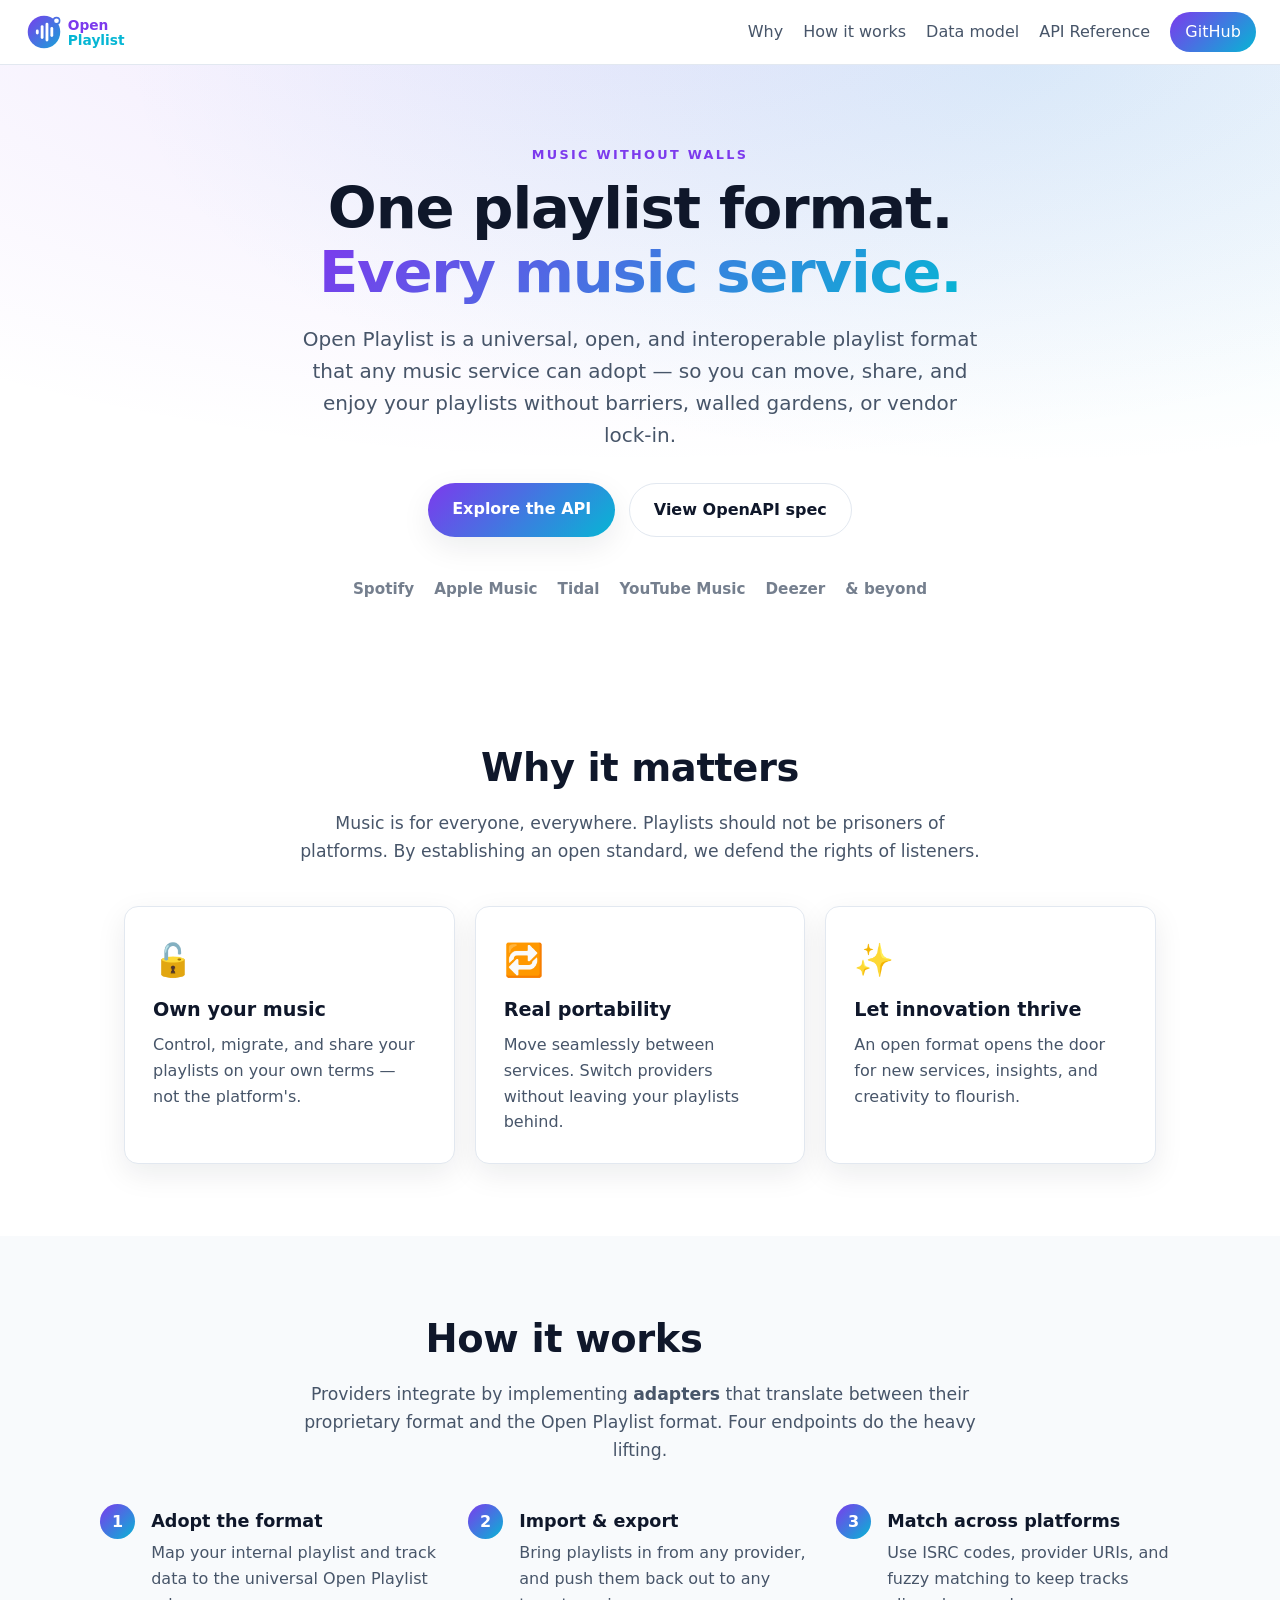
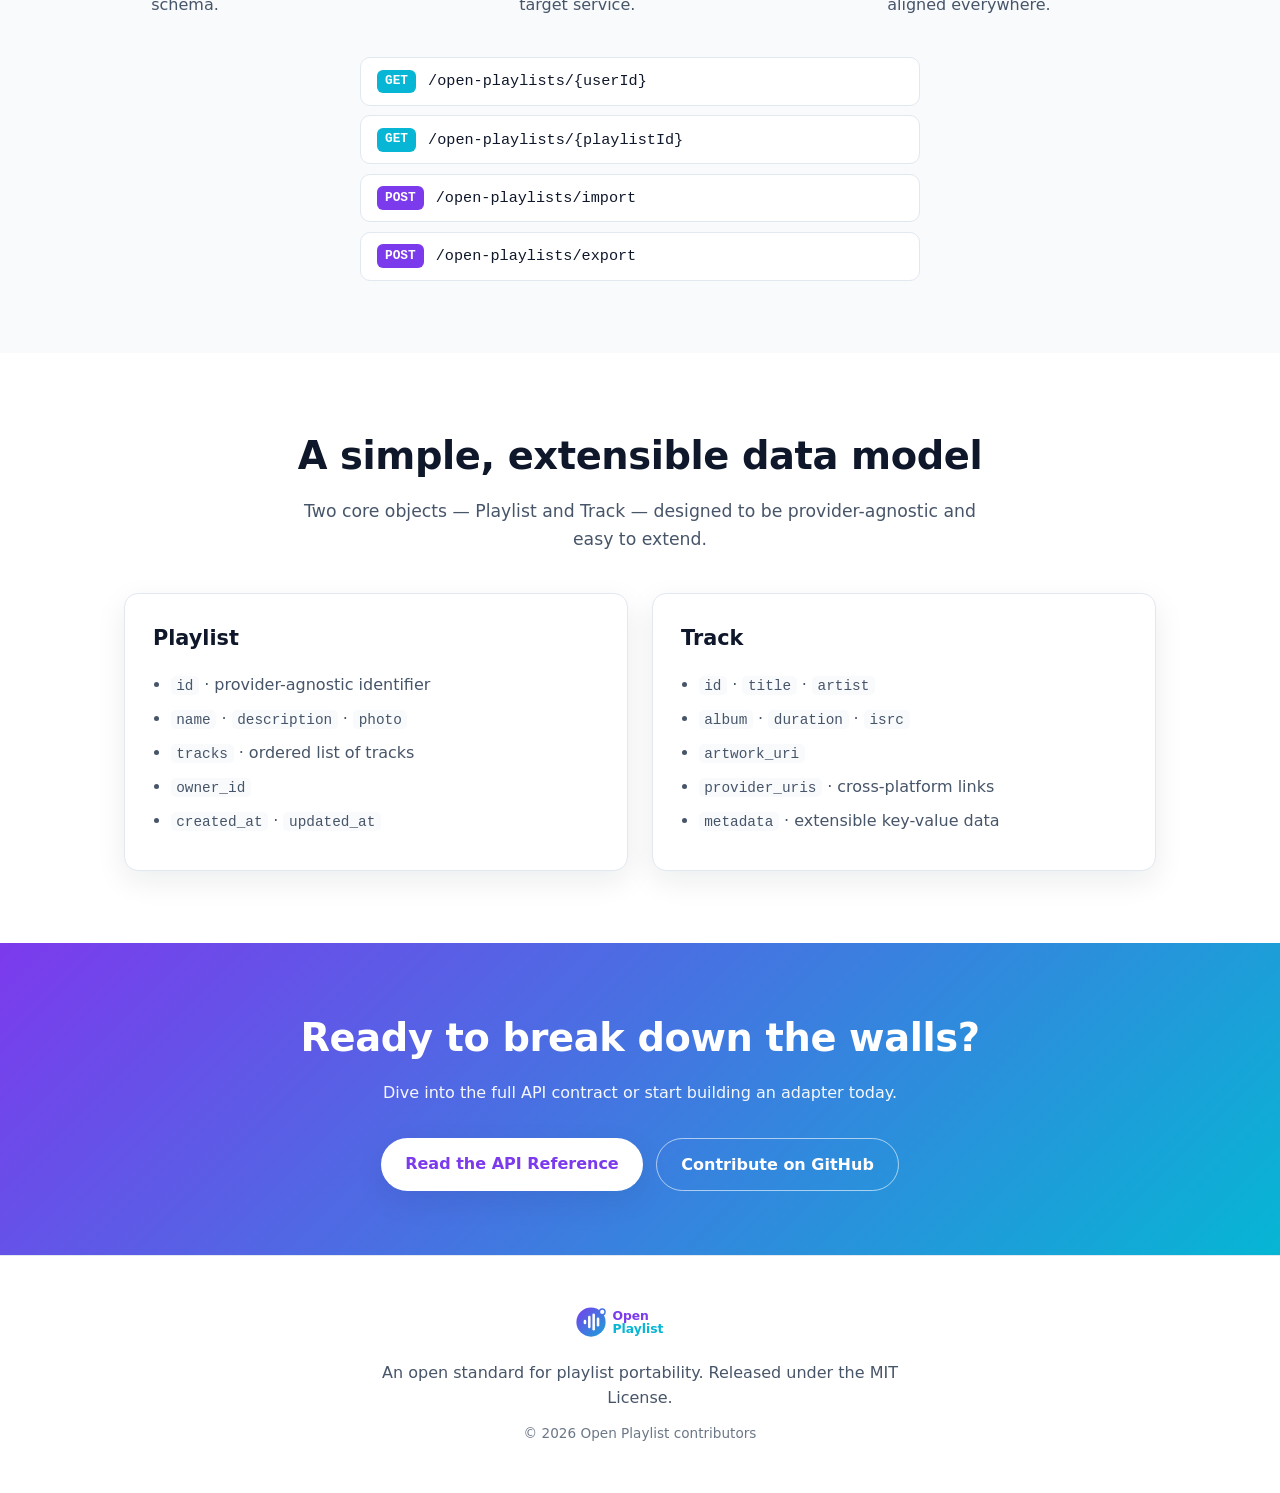
==== site/index.html @ ec3d5293 "Add GitHub Pages landing page, API reference, logo, and deploy workflow" ====
<!DOCTYPE html>
<html lang="en">
<head>
  <meta charset="UTF-8" />
  <meta name="viewport" content="width=device-width, initial-scale=1.0" />
  <title>Open Playlist — Music Without Walls</title>
  <meta name="description" content="A universal, open, and interoperable playlist format that any music service can adopt — move, share, and enjoy your playlists without walled gardens or vendor lock-in." />
  <meta property="og:title" content="Open Playlist — Music Without Walls" />
  <meta property="og:description" content="A universal, open, and interoperable playlist format. Move your playlists across Spotify, Apple Music, Tidal, YouTube Music, Deezer and beyond." />
  <meta property="og:type" content="website" />
  <link rel="icon" type="image/svg+xml" href="assets/favicon.svg" />
  <link rel="stylesheet" href="styles.css" />
</head>
<body>
  <header class="site-header">
    <a class="brand" href="./" aria-label="Open Playlist home">
      <img src="assets/logo.svg" alt="Open Playlist" height="40" />
    </a>
    <nav class="nav">
      <a href="#why">Why</a>
      <a href="#how">How it works</a>
      <a href="#model">Data model</a>
      <a href="api.html">API Reference</a>
      <a class="nav-cta" href="https://github.com/mbianchidev/open-playlist" target="_blank" rel="noopener">GitHub</a>
    </nav>
  </header>

  <main>
    <section class="hero">
      <div class="hero-inner">
        <p class="eyebrow">Music Without Walls</p>
        <h1>One playlist format.<br /><span class="grad-text">Every music service.</span></h1>
        <p class="lede">
          Open Playlist is a universal, open, and interoperable playlist format that any
          music service can adopt — so you can move, share, and enjoy your playlists
          without barriers, walled gardens, or vendor lock-in.
        </p>
        <div class="hero-actions">
          <a class="btn btn-primary" href="api.html">Explore the API</a>
          <a class="btn btn-ghost" href="https://github.com/mbianchidev/open-playlist/blob/main/openapi/open-playlist.yaml" target="_blank" rel="noopener">View OpenAPI spec</a>
        </div>
        <div class="providers" aria-label="Supported platforms">
          <span>Spotify</span><span>Apple Music</span><span>Tidal</span><span>YouTube Music</span><span>Deezer</span><span>&amp; beyond</span>
        </div>
      </div>
    </section>

    <section id="why" class="section">
      <h2>Why it matters</h2>
      <p class="section-lede">
        Music is for everyone, everywhere. Playlists should not be prisoners of platforms.
        By establishing an open standard, we defend the rights of listeners.
      </p>
      <div class="cards">
        <article class="card">
          <div class="card-icon">🔓</div>
          <h3>Own your music</h3>
          <p>Control, migrate, and share your playlists on your own terms — not the platform's.</p>
        </article>
        <article class="card">
          <div class="card-icon">🔁</div>
          <h3>Real portability</h3>
          <p>Move seamlessly between services. Switch providers without leaving your playlists behind.</p>
        </article>
        <article class="card">
          <div class="card-icon">✨</div>
          <h3>Let innovation thrive</h3>
          <p>An open format opens the door for new services, insights, and creativity to flourish.</p>
        </article>
      </div>
    </section>

    <section id="how" class="section section-alt">
      <h2>How it works</h2>
      <p class="section-lede">
        Providers integrate by implementing <strong>adapters</strong> that translate between
        their proprietary format and the Open Playlist format. Four endpoints do the heavy lifting.
      </p>
      <div class="steps">
        <div class="step"><span class="step-num">1</span><div><h3>Adopt the format</h3><p>Map your internal playlist and track data to the universal Open Playlist schema.</p></div></div>
        <div class="step"><span class="step-num">2</span><div><h3>Import &amp; export</h3><p>Bring playlists in from any provider, and push them back out to any target service.</p></div></div>
        <div class="step"><span class="step-num">3</span><div><h3>Match across platforms</h3><p>Use ISRC codes, provider URIs, and fuzzy matching to keep tracks aligned everywhere.</p></div></div>
      </div>
      <div class="endpoints">
        <code><span class="m get">GET</span> /open-playlists/{userId}</code>
        <code><span class="m get">GET</span> /open-playlists/{playlistId}</code>
        <code><span class="m post">POST</span> /open-playlists/import</code>
        <code><span class="m post">POST</span> /open-playlists/export</code>
      </div>
    </section>

    <section id="model" class="section">
      <h2>A simple, extensible data model</h2>
      <p class="section-lede">
        Two core objects — Playlist and Track — designed to be provider-agnostic and easy to extend.
      </p>
      <div class="model-grid">
        <div class="model-col">
          <h3>Playlist</h3>
          <ul>
            <li><code>id</code> · provider-agnostic identifier</li>
            <li><code>name</code> · <code>description</code> · <code>photo</code></li>
            <li><code>tracks</code> · ordered list of tracks</li>
            <li><code>owner_id</code></li>
            <li><code>created_at</code> · <code>updated_at</code></li>
          </ul>
        </div>
        <div class="model-col">
          <h3>Track</h3>
          <ul>
            <li><code>id</code> · <code>title</code> · <code>artist</code></li>
            <li><code>album</code> · <code>duration</code> · <code>isrc</code></li>
            <li><code>artwork_uri</code></li>
            <li><code>provider_uris</code> · cross-platform links</li>
            <li><code>metadata</code> · extensible key-value data</li>
          </ul>
        </div>
      </div>
    </section>

    <section class="cta-band">
      <h2>Ready to break down the walls?</h2>
      <p>Dive into the full API contract or start building an adapter today.</p>
      <div class="hero-actions">
        <a class="btn btn-primary" href="api.html">Read the API Reference</a>
        <a class="btn btn-ghost" href="https://github.com/mbianchidev/open-playlist" target="_blank" rel="noopener">Contribute on GitHub</a>
      </div>
    </section>
  </main>

  <footer class="site-footer">
    <img src="assets/logo.svg" alt="Open Playlist" height="36" />
    <p>An open standard for playlist portability. Released under the MIT License.</p>
    <p class="muted">© <span id="year"></span> Open Playlist contributors</p>
  </footer>
  <script>document.getElementById('year').textContent = new Date().getFullYear();</script>
</body>
</html>
---- site/styles.css ----
:root {
  --purple: #7c3aed;
  --cyan: #06b6d4;
  --ink: #0f172a;
  --slate: #475569;
  --bg: #ffffff;
  --bg-alt: #f8fafc;
  --border: #e2e8f0;
  --radius: 14px;
  --grad: linear-gradient(135deg, #7c3aed 0%, #06b6d4 100%);
  --shadow: 0 10px 30px rgba(15, 23, 42, 0.08);
}

* { box-sizing: border-box; }

html { scroll-behavior: smooth; }

body {
  margin: 0;
  font-family: "Segoe UI", system-ui, -apple-system, Roboto, Helvetica, Arial, sans-serif;
  color: var(--ink);
  background: var(--bg);
  line-height: 1.6;
  -webkit-font-smoothing: antialiased;
}

a { color: var(--purple); text-decoration: none; }
a:hover { text-decoration: underline; }

/* Header */
.site-header {
  position: sticky;
  top: 0;
  z-index: 20;
  display: flex;
  align-items: center;
  justify-content: space-between;
  gap: 1rem;
  padding: 0.75rem 1.5rem;
  background: rgba(255, 255, 255, 0.85);
  backdrop-filter: blur(10px);
  border-bottom: 1px solid var(--border);
  flex-wrap: wrap;
}
.brand { display: inline-flex; align-items: center; }
.brand:hover { text-decoration: none; }
.nav { display: flex; align-items: center; gap: 1.25rem; flex-wrap: wrap; }
.nav a { color: var(--slate); font-weight: 500; }
.nav a:hover { color: var(--ink); text-decoration: none; }
.nav-cta {
  background: var(--grad);
  color: #fff !important;
  padding: 0.45rem 0.95rem;
  border-radius: 999px;
}
.nav-cta:hover { opacity: 0.92; }

/* Hero */
.hero {
  background: radial-gradient(1200px 500px at 50% -100px, rgba(124, 58, 237, 0.12), transparent),
              radial-gradient(900px 400px at 80% 0, rgba(6, 182, 212, 0.12), transparent);
  padding: 5rem 1.5rem 4rem;
  text-align: center;
}
.hero-inner { max-width: 820px; margin: 0 auto; }
.eyebrow {
  text-transform: uppercase;
  letter-spacing: 0.18em;
  font-size: 0.8rem;
  font-weight: 700;
  color: var(--purple);
  margin: 0 0 0.75rem;
}
.hero h1 {
  font-size: clamp(2.2rem, 6vw, 3.6rem);
  line-height: 1.1;
  margin: 0 0 1.2rem;
  letter-spacing: -0.02em;
}
.grad-text {
  background: var(--grad);
  -webkit-background-clip: text;
  background-clip: text;
  color: transparent;
}
.lede {
  font-size: clamp(1.05rem, 2.5vw, 1.25rem);
  color: var(--slate);
  max-width: 680px;
  margin: 0 auto 2rem;
}
.hero-actions {
  display: flex;
  gap: 0.85rem;
  justify-content: center;
  flex-wrap: wrap;
}

.btn {
  display: inline-block;
  padding: 0.8rem 1.5rem;
  border-radius: 999px;
  font-weight: 600;
  transition: transform 0.15s ease, box-shadow 0.15s ease, opacity 0.15s ease;
}
.btn:hover { text-decoration: none; transform: translateY(-1px); }
.btn-primary { background: var(--grad); color: #fff; box-shadow: var(--shadow); }
.btn-ghost { background: #fff; color: var(--ink); border: 1px solid var(--border); }

.providers {
  display: flex;
  gap: 0.5rem 1.25rem;
  justify-content: center;
  flex-wrap: wrap;
  margin-top: 2.5rem;
  color: var(--slate);
  font-weight: 600;
  font-size: 0.95rem;
}
.providers span { opacity: 0.75; }

/* Sections */
.section { max-width: 1080px; margin: 0 auto; padding: 4.5rem 1.5rem; }
.section-alt { background: var(--bg-alt); max-width: none; }
.section-alt > * { max-width: 1080px; margin-left: auto; margin-right: auto; }
.section h2, .cta-band h2 {
  font-size: clamp(1.7rem, 4vw, 2.4rem);
  text-align: center;
  margin: 0 0 0.75rem;
  letter-spacing: -0.01em;
}
.section-lede {
  text-align: center;
  color: var(--slate);
  max-width: 680px;
  margin: 0 auto 2.5rem;
  font-size: 1.08rem;
}

/* Cards */
.cards { display: grid; grid-template-columns: repeat(auto-fit, minmax(240px, 1fr)); gap: 1.25rem; }
.card {
  background: #fff;
  border: 1px solid var(--border);
  border-radius: var(--radius);
  padding: 1.75rem;
  box-shadow: var(--shadow);
}
.card-icon { font-size: 2rem; }
.card h3 { margin: 0.6rem 0 0.4rem; font-size: 1.2rem; }
.card p { margin: 0; color: var(--slate); }

/* Steps */
.steps { display: grid; grid-template-columns: repeat(auto-fit, minmax(260px, 1fr)); gap: 1.5rem; margin-bottom: 2.5rem; }
.step { display: flex; gap: 1rem; align-items: flex-start; }
.step-num {
  flex: none;
  width: 2.2rem; height: 2.2rem;
  display: grid; place-items: center;
  border-radius: 999px;
  background: var(--grad);
  color: #fff;
  font-weight: 700;
}
.step h3 { margin: 0.2rem 0 0.3rem; font-size: 1.1rem; }
.step p { margin: 0; color: var(--slate); }

.endpoints { display: grid; gap: 0.6rem; max-width: 560px; margin: 0 auto; }
.endpoints code {
  display: flex;
  align-items: center;
  gap: 0.75rem;
  background: #fff;
  border: 1px solid var(--border);
  border-radius: 10px;
  padding: 0.7rem 1rem;
  font-family: "SFMono-Regular", Consolas, "Liberation Mono", Menlo, monospace;
  font-size: 0.95rem;
}
.m { font-weight: 700; padding: 0.1rem 0.5rem; border-radius: 6px; font-size: 0.8rem; color: #fff; }
.m.get { background: #06b6d4; }
.m.post { background: #7c3aed; }

/* Data model */
.model-grid { display: grid; grid-template-columns: repeat(auto-fit, minmax(280px, 1fr)); gap: 1.5rem; }
.model-col {
  background: #fff;
  border: 1px solid var(--border);
  border-radius: var(--radius);
  padding: 1.75rem;
  box-shadow: var(--shadow);
}
.model-col h3 { margin: 0 0 1rem; font-size: 1.3rem; }
.model-col ul { margin: 0; padding-left: 1.1rem; color: var(--slate); }
.model-col li { margin-bottom: 0.5rem; }
code {
  background: var(--bg-alt);
  border-radius: 5px;
  padding: 0.1rem 0.35rem;
  font-family: "SFMono-Regular", Consolas, "Liberation Mono", Menlo, monospace;
  font-size: 0.9em;
}

/* CTA band */
.cta-band {
  text-align: center;
  background: var(--grad);
  color: #fff;
  padding: 4rem 1.5rem;
}
.cta-band h2 { color: #fff; }
.cta-band p { margin: 0 auto 2rem; max-width: 540px; opacity: 0.95; }
.cta-band .btn-primary { background: #fff; color: var(--purple); }
.cta-band .btn-ghost { background: transparent; color: #fff; border-color: rgba(255, 255, 255, 0.6); }

/* Footer */
.site-footer {
  text-align: center;
  padding: 3rem 1.5rem;
  border-top: 1px solid var(--border);
}
.site-footer p { margin: 0.75rem auto 0; color: var(--slate); max-width: 520px; }
.site-footer .muted { font-size: 0.85rem; opacity: 0.8; }

/* API page */
.api-topbar {
  display: flex;
  align-items: center;
  justify-content: space-between;
  padding: 0.75rem 1.5rem;
  border-bottom: 1px solid var(--border);
  position: sticky;
  top: 0;
  background: #fff;
  z-index: 20;
}
.api-topbar .back { color: var(--slate); font-weight: 600; }
#redoc-container { min-height: 70vh; }
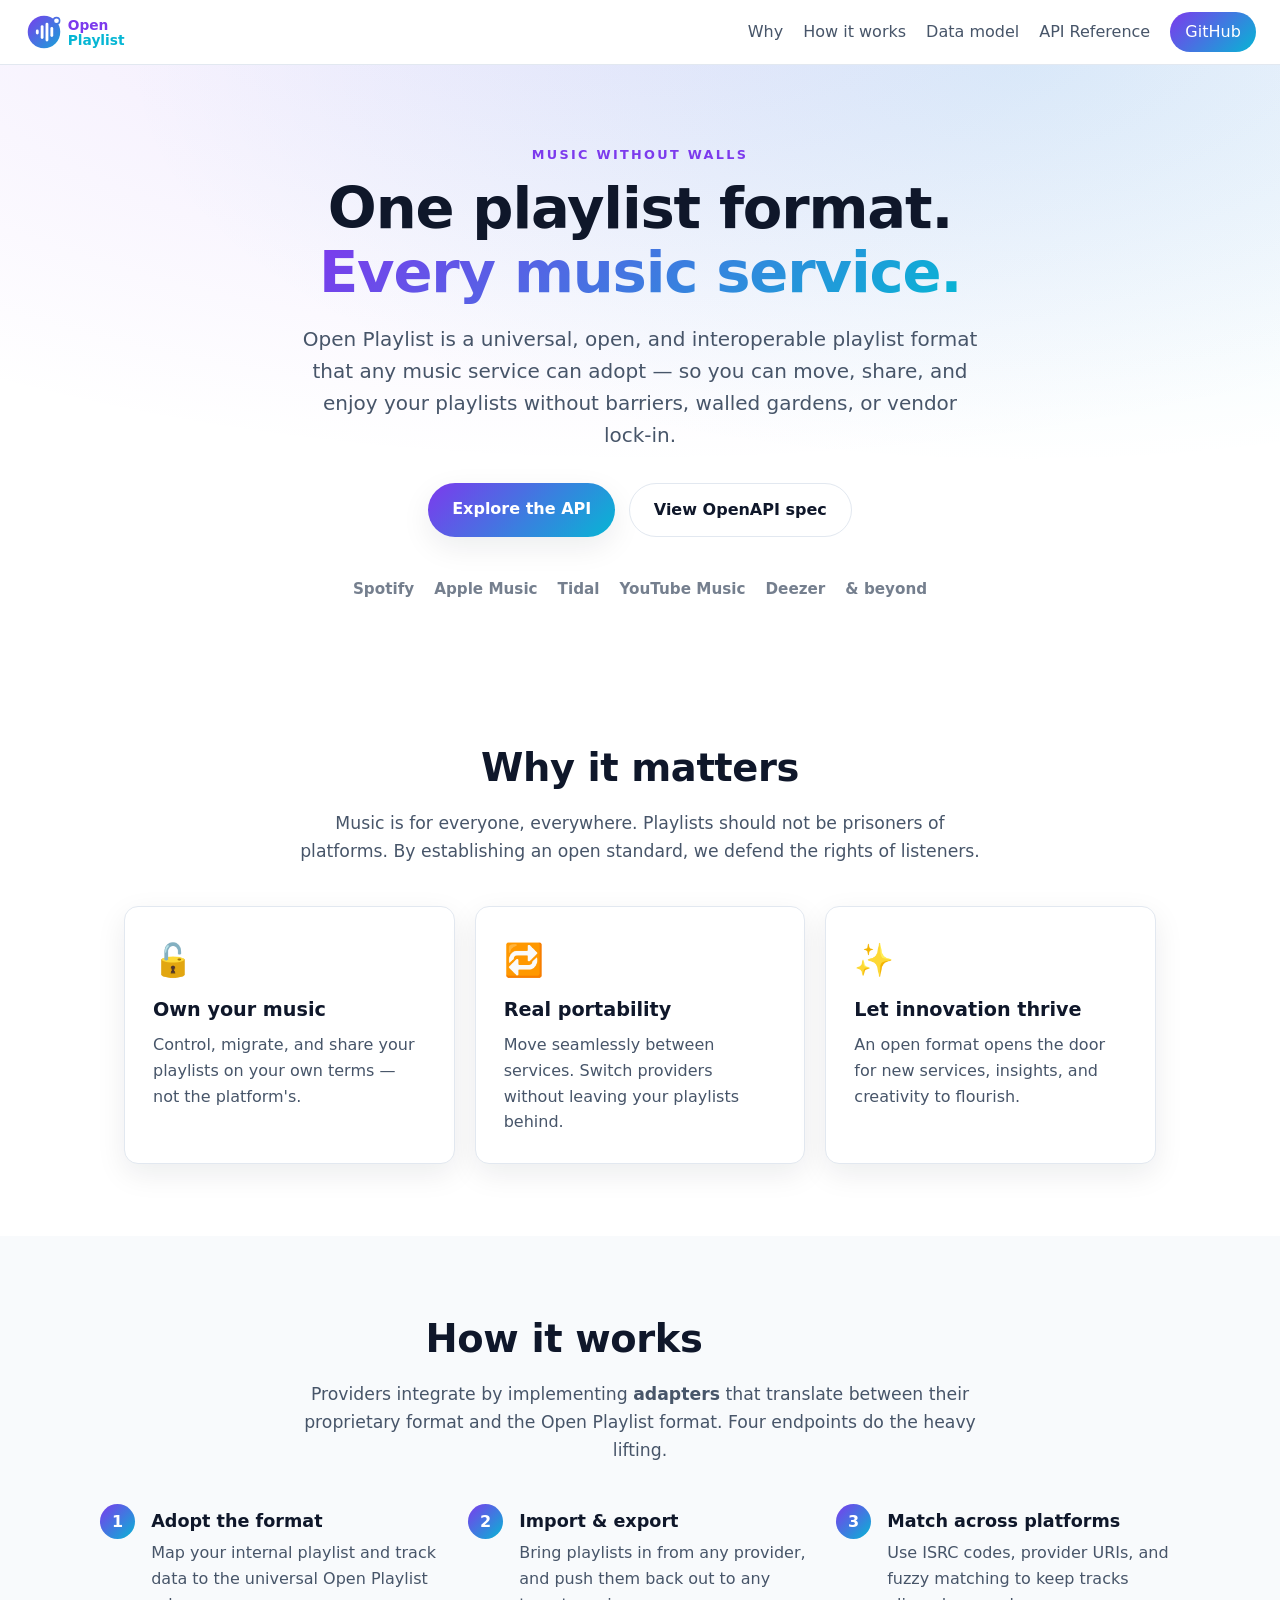
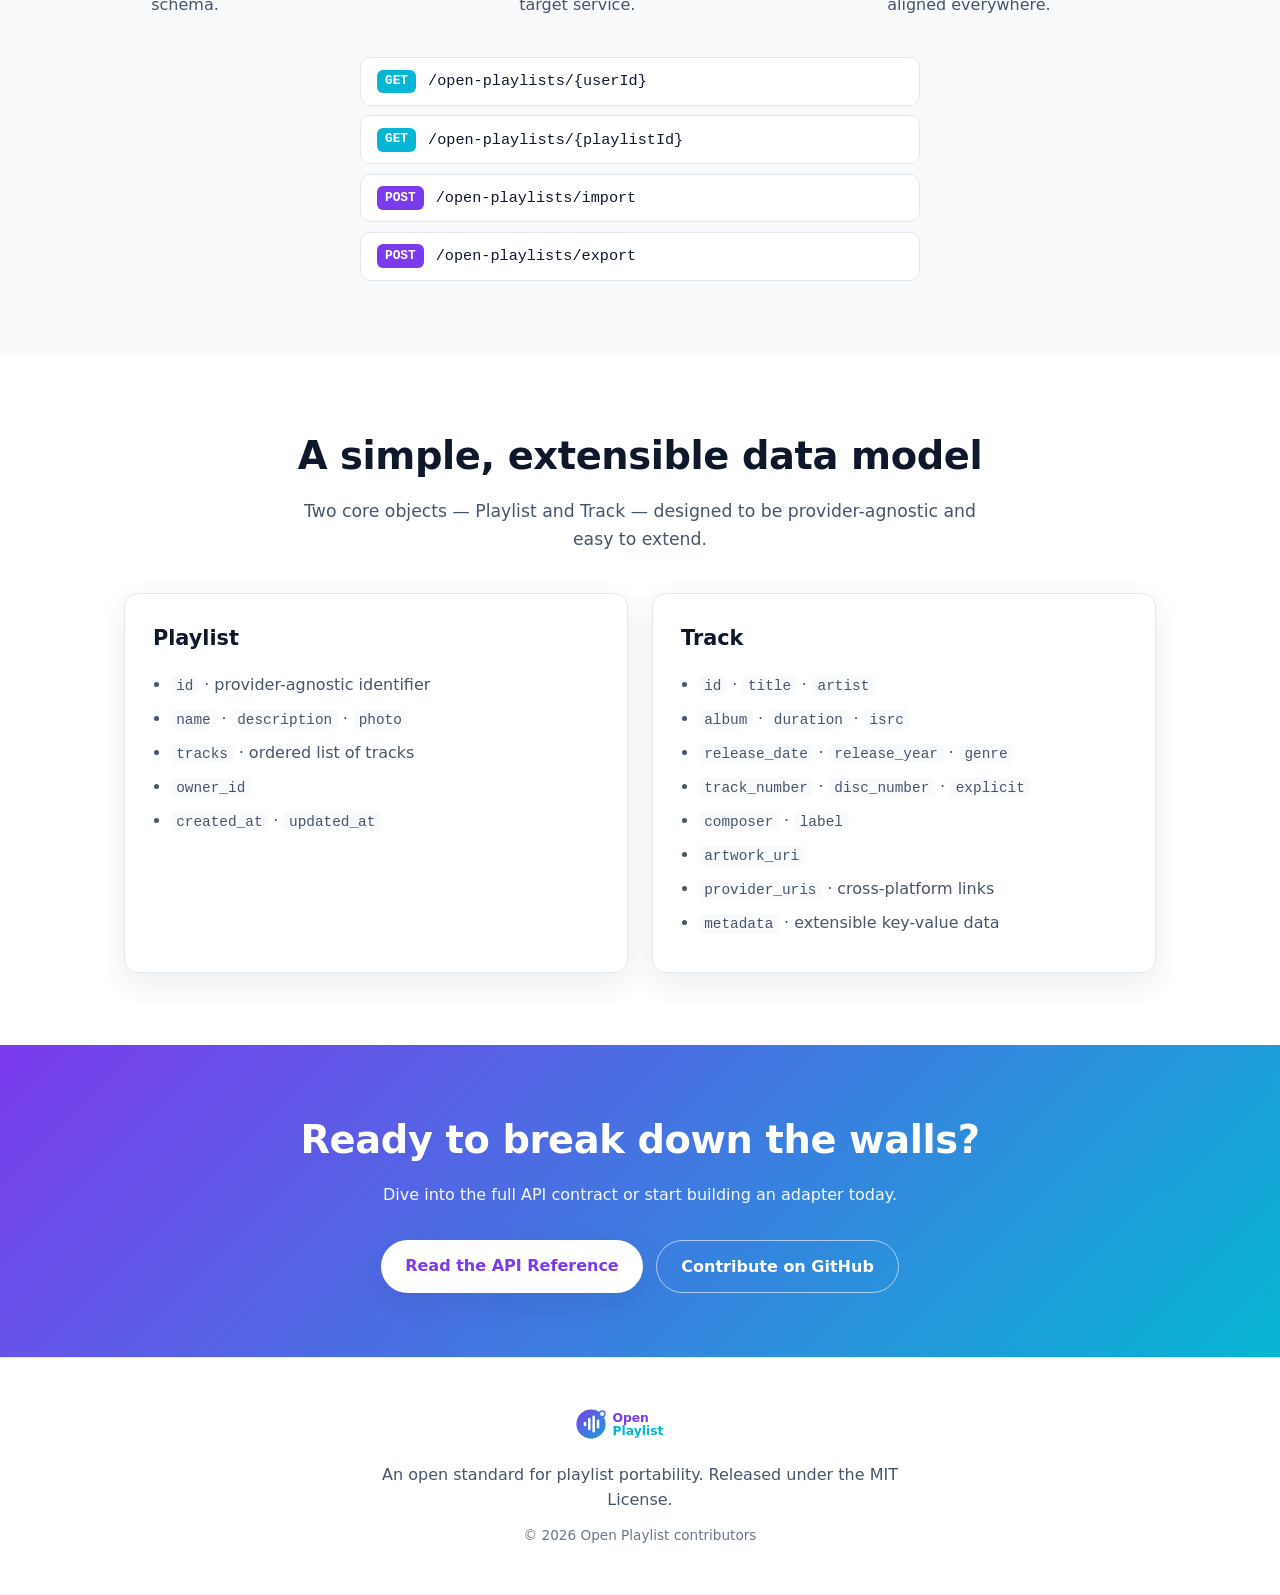
==== commit d3c36c9a: "Add track publication fields and point site spec button to API ref" ====
--- a/site/index.html
+++ b/site/index.html
@@ -37,7 +37,7 @@
         </p>
         <div class="hero-actions">
           <a class="btn btn-primary" href="api.html">Explore the API</a>
-          <a class="btn btn-ghost" href="https://github.com/mbianchidev/open-playlist/blob/main/openapi/open-playlist.yaml" target="_blank" rel="noopener">View OpenAPI spec</a>
+          <a class="btn btn-ghost" href="api.html">View OpenAPI spec</a>
         </div>
         <div class="providers" aria-label="Supported platforms">
           <span>Spotify</span><span>Apple Music</span><span>Tidal</span><span>YouTube Music</span><span>Deezer</span><span>&amp; beyond</span>
@@ -110,6 +110,9 @@
           <ul>
             <li><code>id</code> · <code>title</code> · <code>artist</code></li>
             <li><code>album</code> · <code>duration</code> · <code>isrc</code></li>
+            <li><code>release_date</code> · <code>release_year</code> · <code>genre</code></li>
+            <li><code>track_number</code> · <code>disc_number</code> · <code>explicit</code></li>
+            <li><code>composer</code> · <code>label</code></li>
             <li><code>artwork_uri</code></li>
             <li><code>provider_uris</code> · cross-platform links</li>
             <li><code>metadata</code> · extensible key-value data</li>
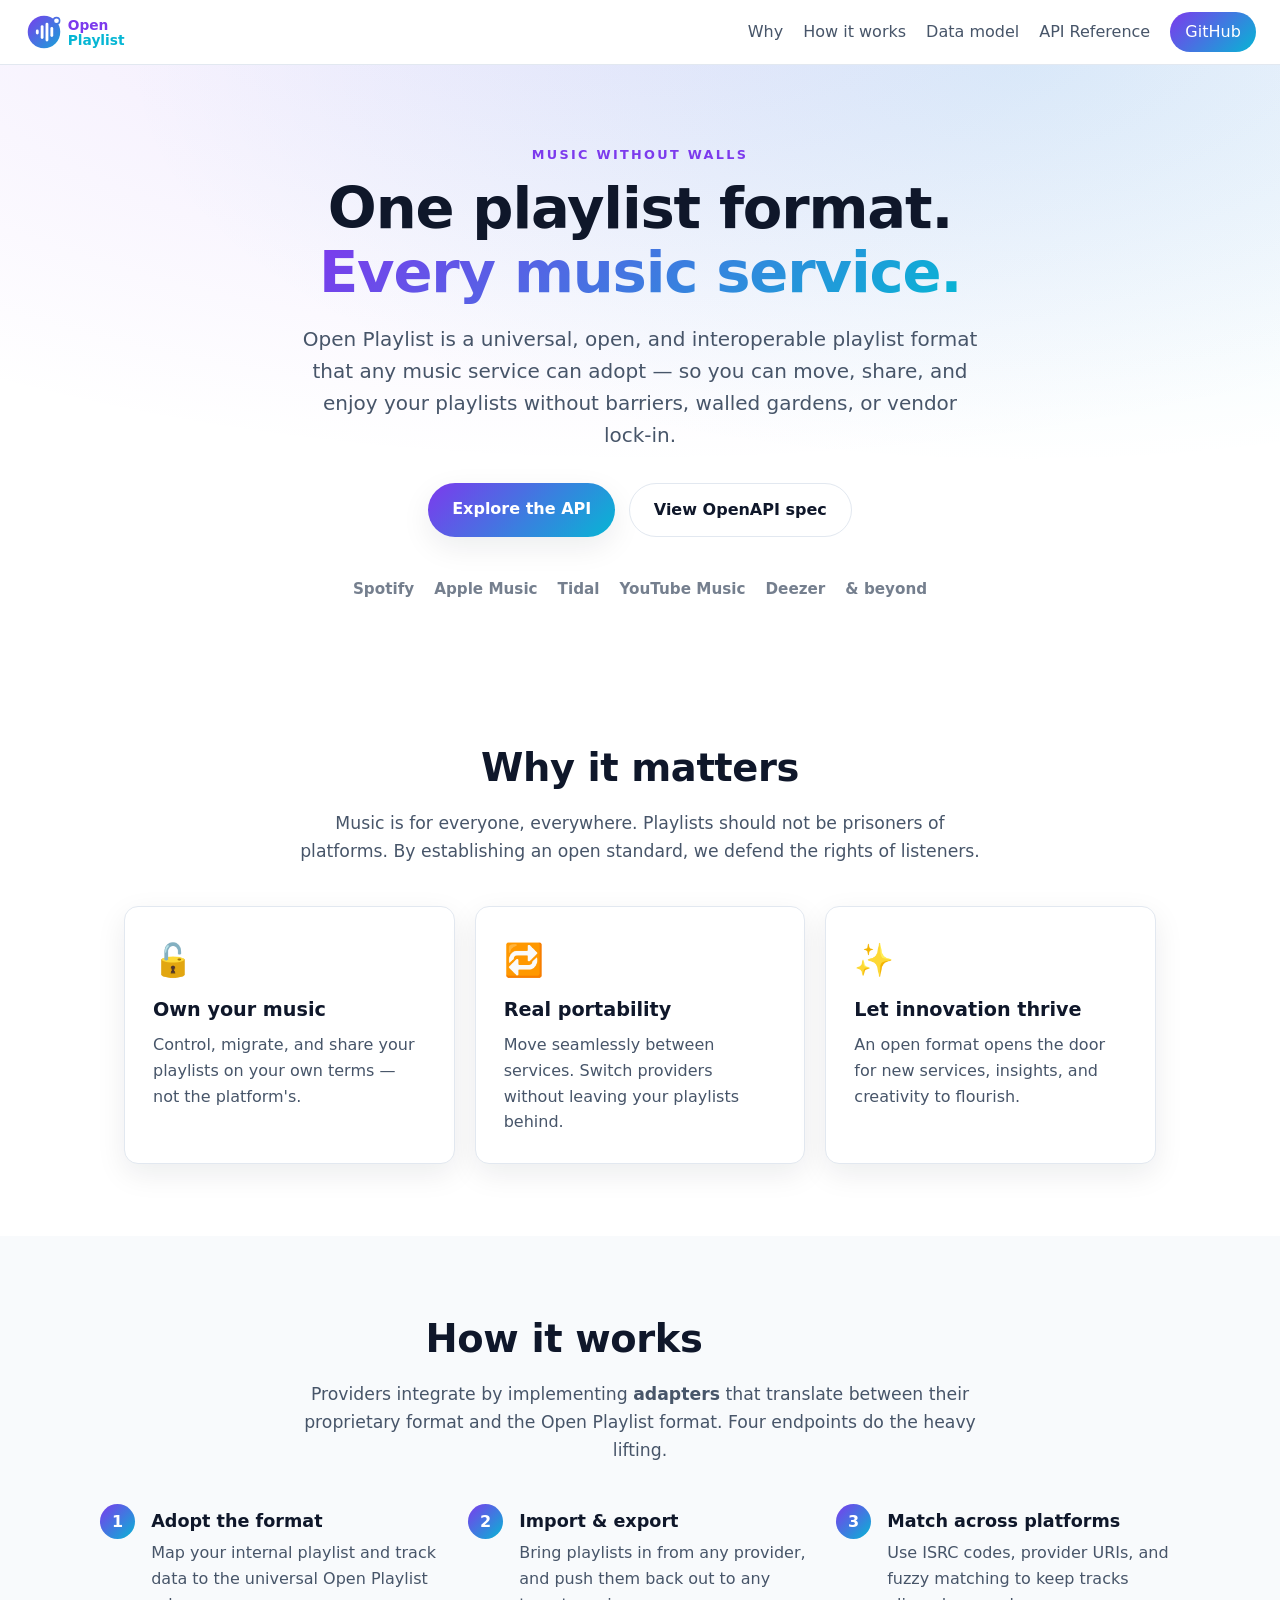
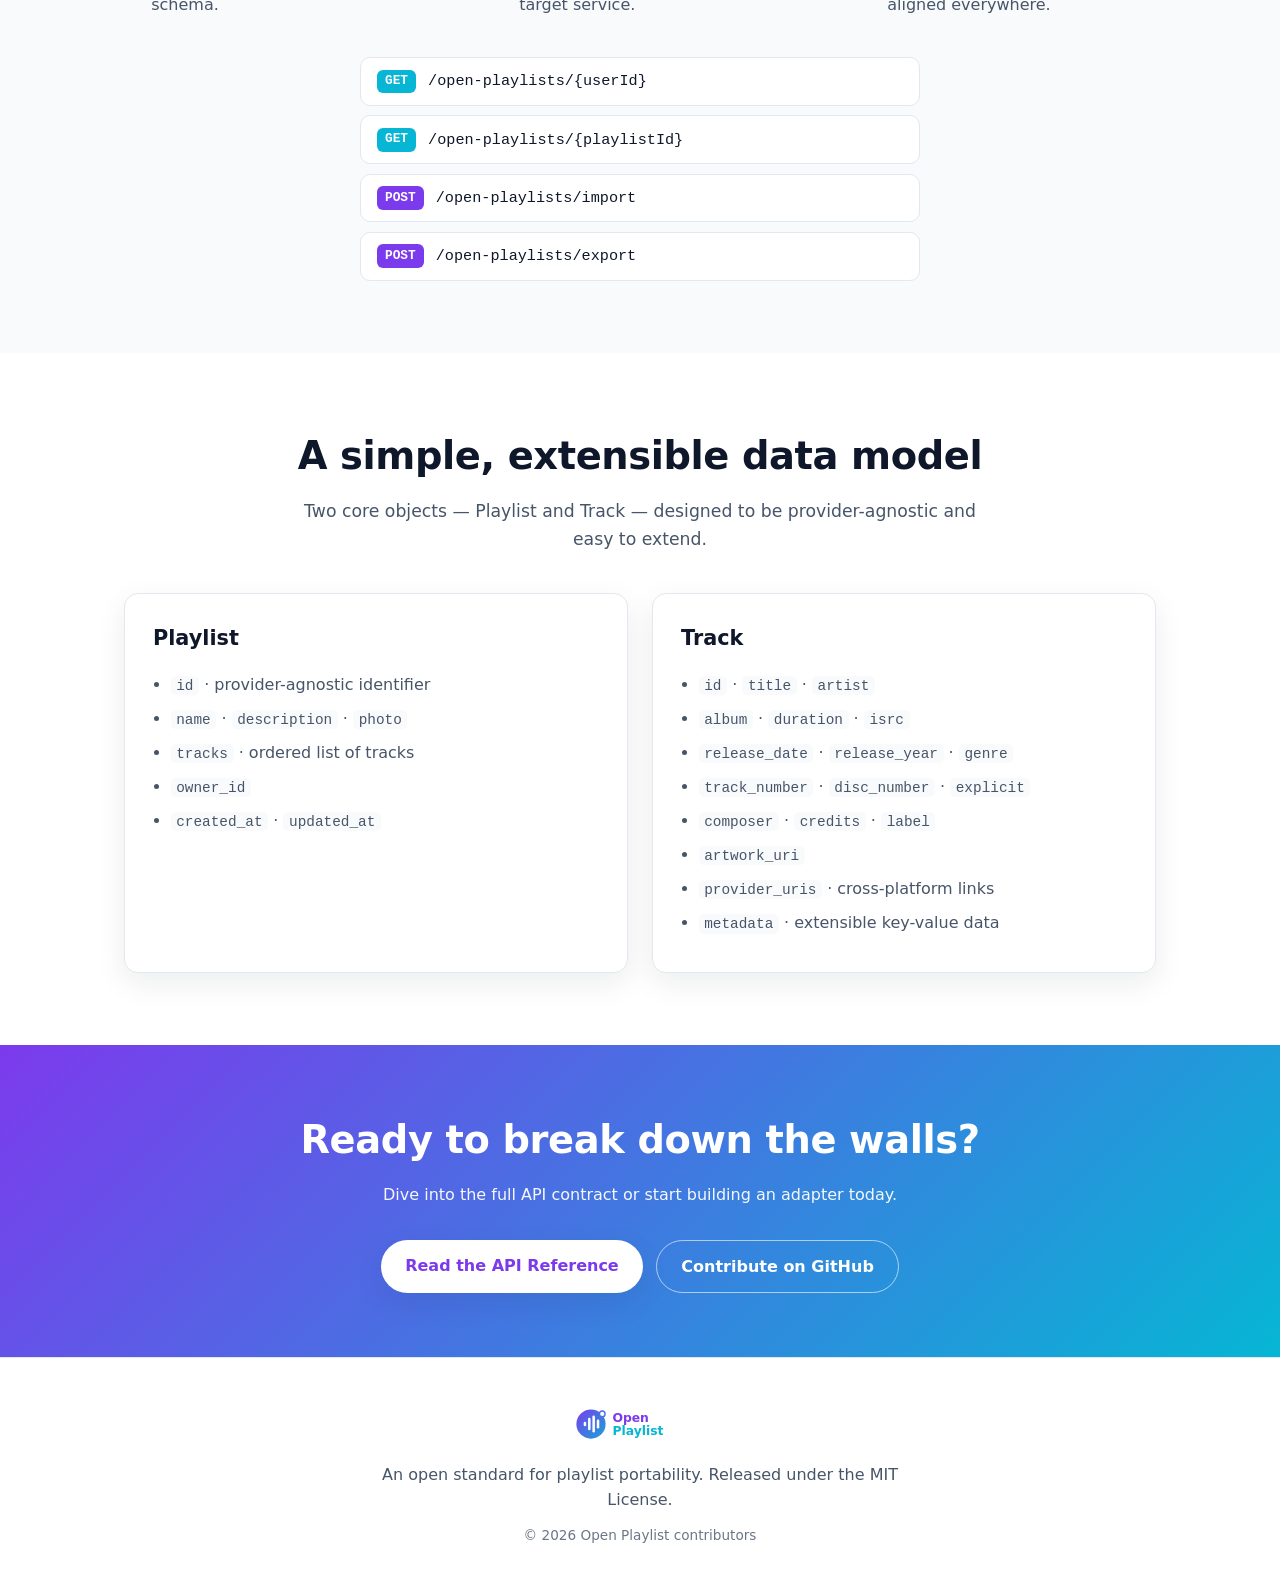
==== commit 1487916d: "Add credits field to Track for contributors and roles" ====
--- a/site/index.html
+++ b/site/index.html
@@ -112,7 +112,7 @@
             <li><code>album</code> · <code>duration</code> · <code>isrc</code></li>
             <li><code>release_date</code> · <code>release_year</code> · <code>genre</code></li>
             <li><code>track_number</code> · <code>disc_number</code> · <code>explicit</code></li>
-            <li><code>composer</code> · <code>label</code></li>
+            <li><code>composer</code> · <code>credits</code> · <code>label</code></li>
             <li><code>artwork_uri</code></li>
             <li><code>provider_uris</code> · cross-platform links</li>
             <li><code>metadata</code> · extensible key-value data</li>
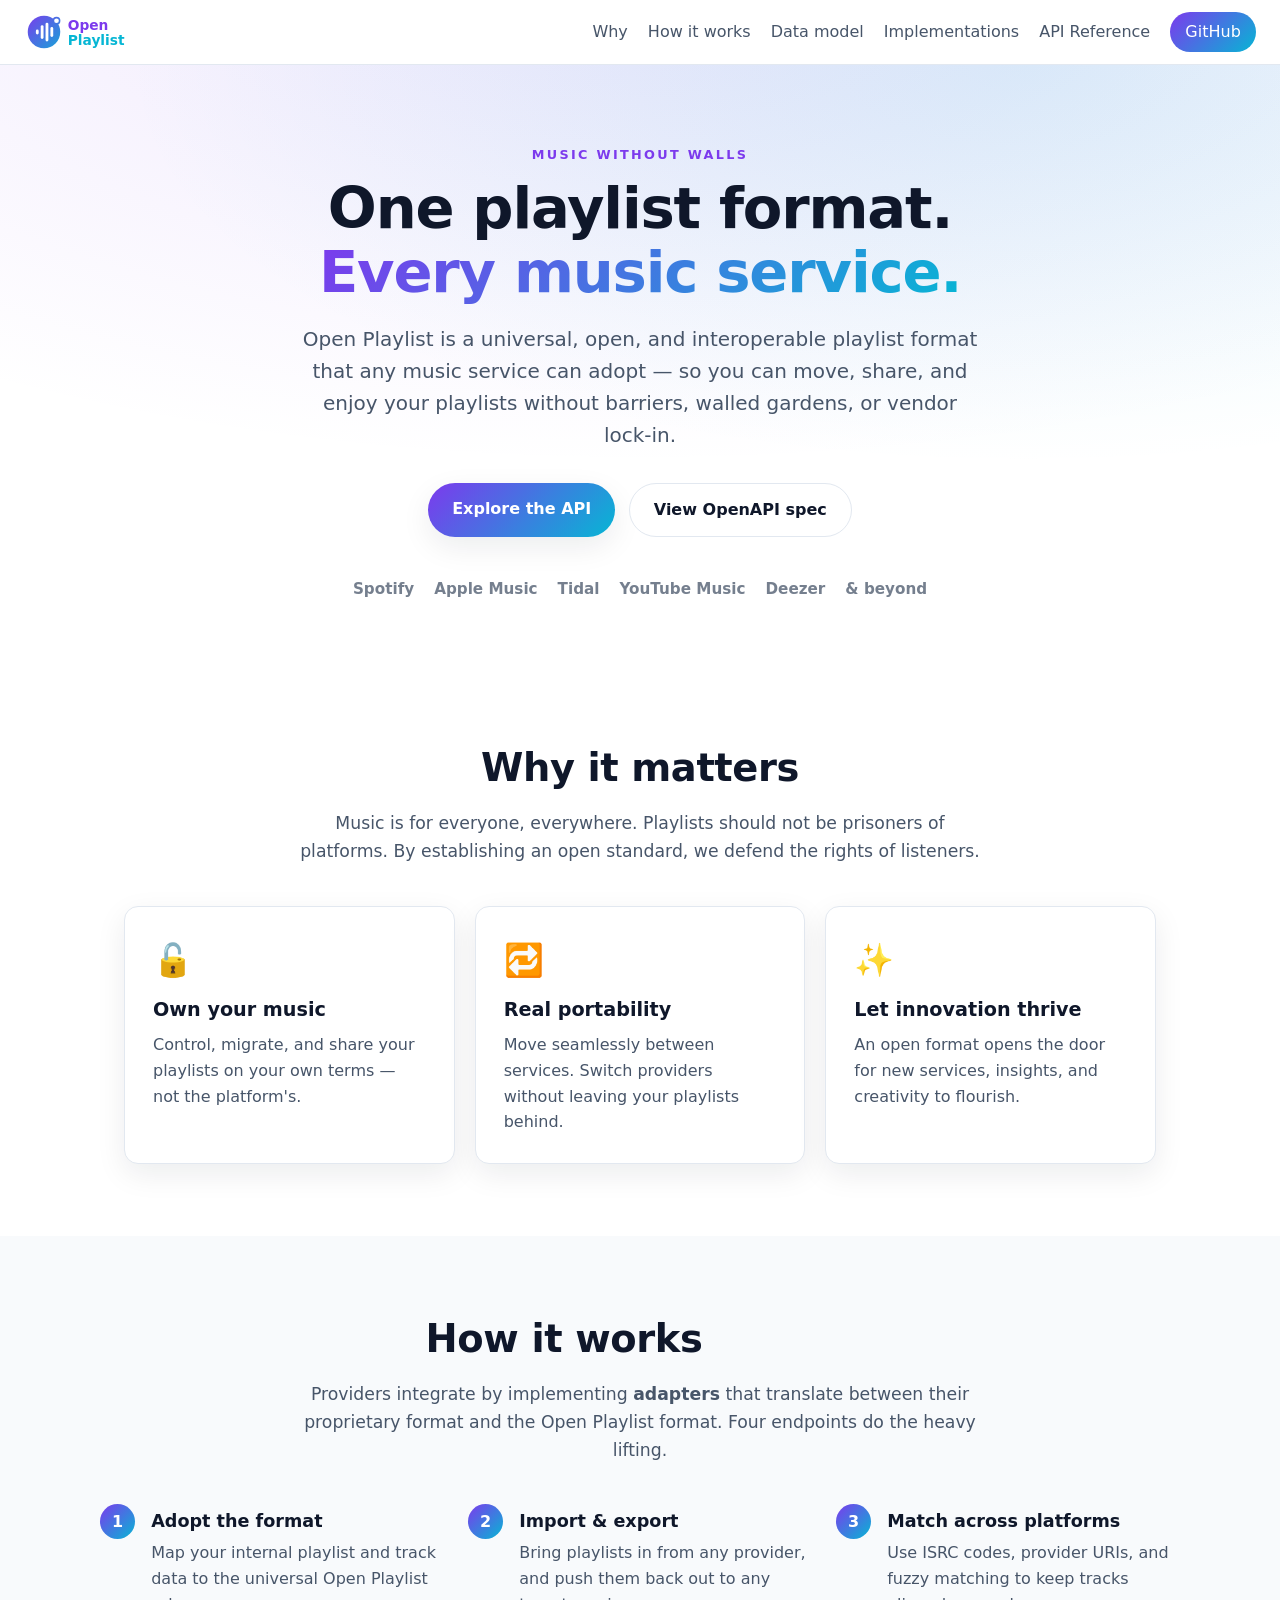
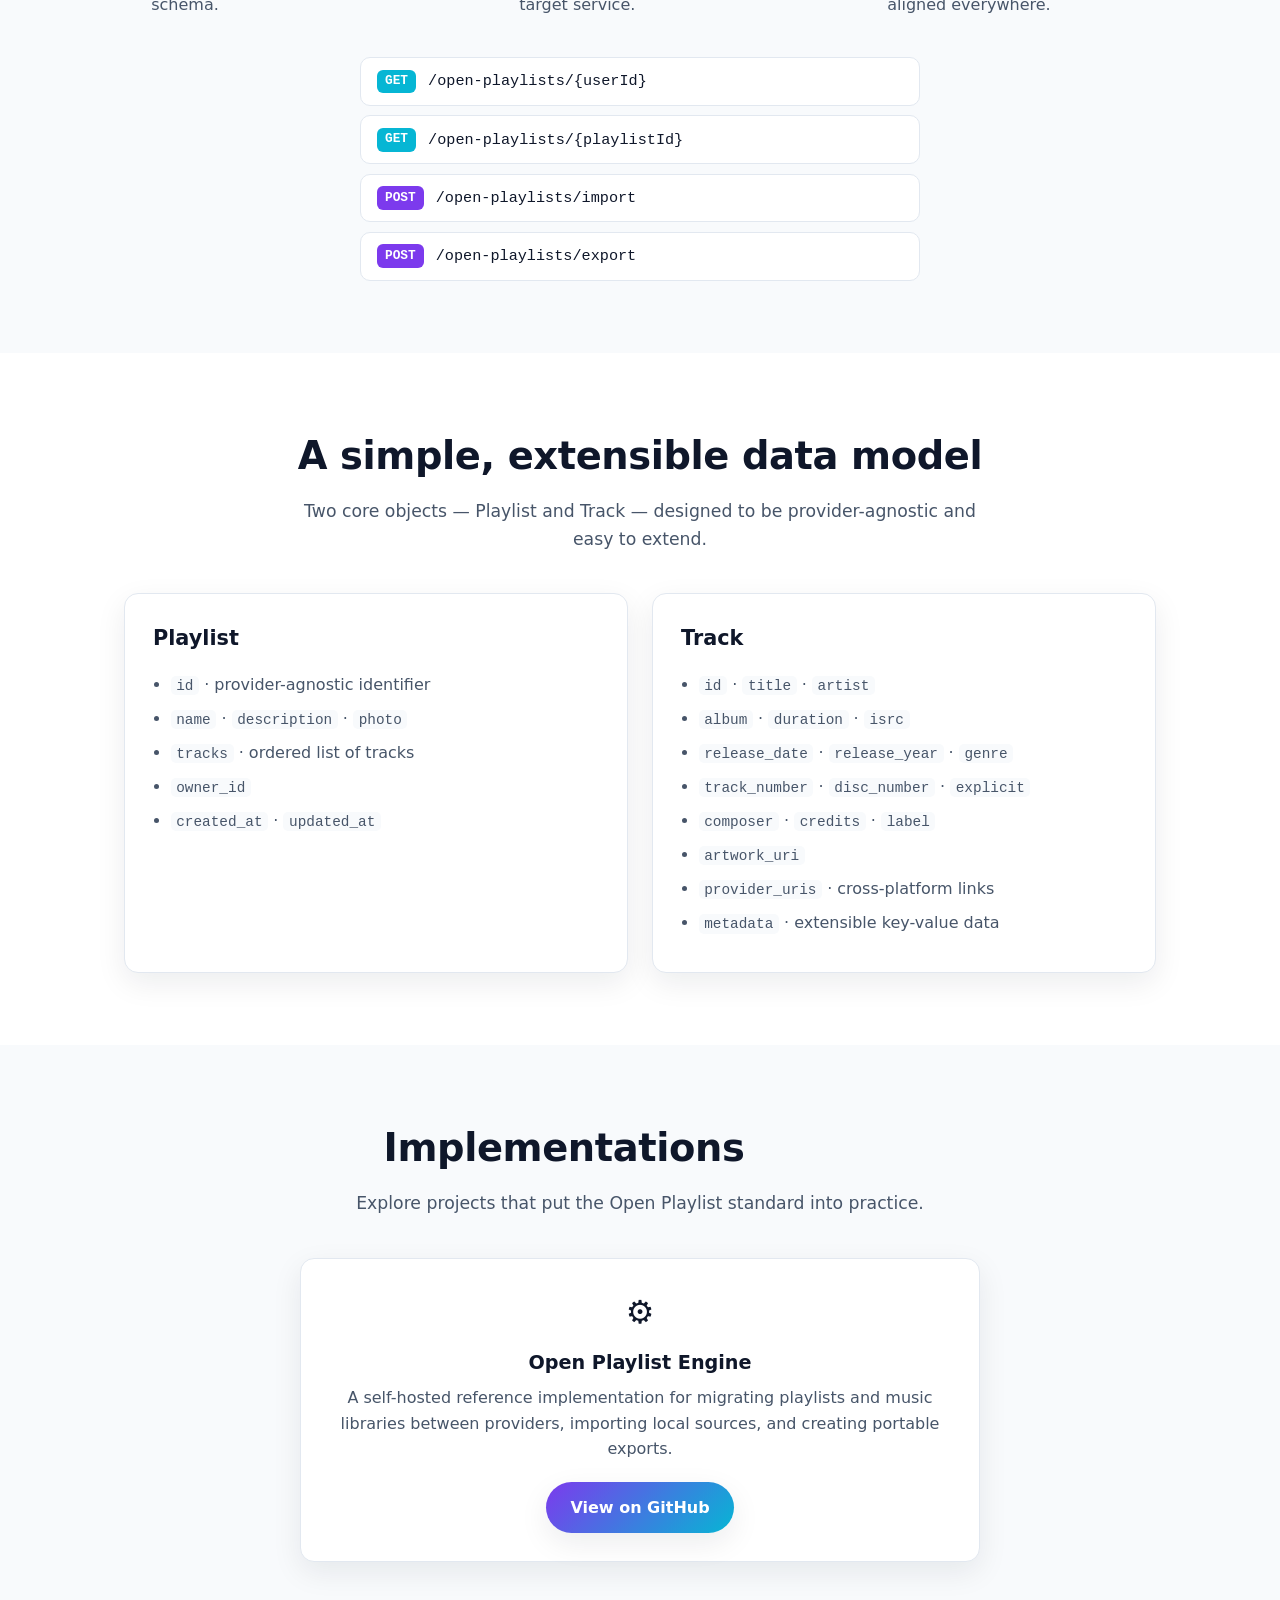
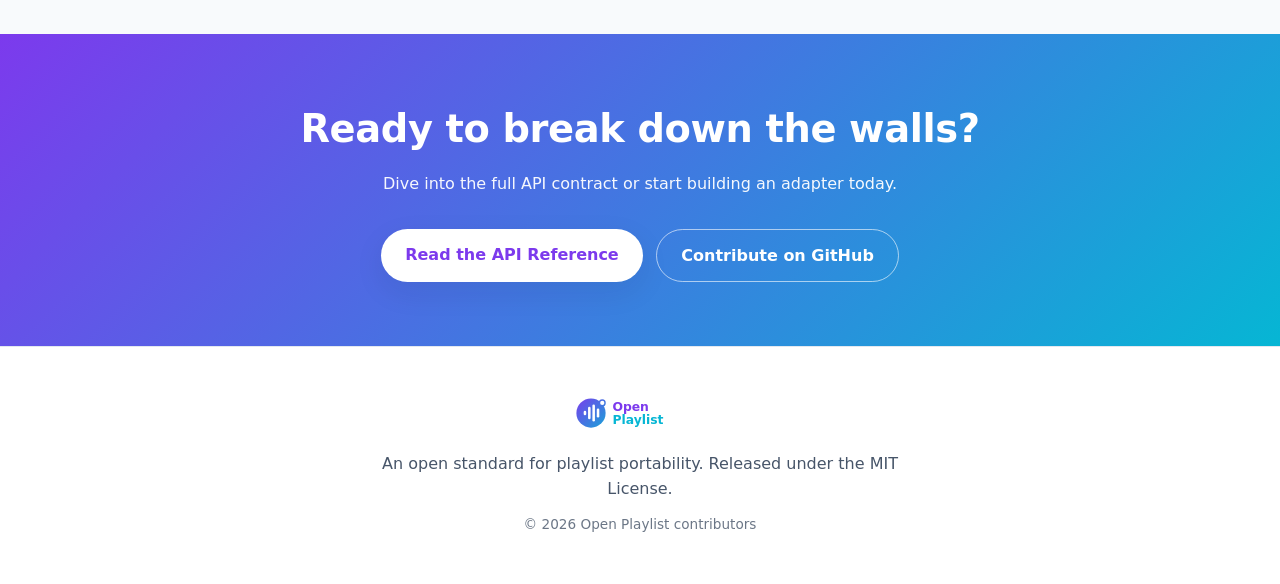
==== commit 66204623: "Add Open Playlist Engine implementation reference Co-authored-by: mbianchidev <37507190+mbianchidev@" ====
--- a/site/index.html
+++ b/site/index.html
@@ -20,6 +20,7 @@
       <a href="#why">Why</a>
       <a href="#how">How it works</a>
       <a href="#model">Data model</a>
+      <a href="#implementations">Implementations</a>
       <a href="api.html">API Reference</a>
       <a class="nav-cta" href="https://github.com/mbianchidev/open-playlist" target="_blank" rel="noopener">GitHub</a>
     </nav>
@@ -121,6 +122,24 @@
       </div>
     </section>
 
+    <section id="implementations" class="section section-alt">
+      <h2>Implementations</h2>
+      <p class="section-lede">
+        Explore projects that put the Open Playlist standard into practice.
+      </p>
+      <article class="card implementation-card">
+        <div class="card-icon" aria-hidden="true">⚙️</div>
+        <h3>Open Playlist Engine</h3>
+        <p>
+          A self-hosted reference implementation for migrating playlists and music
+          libraries between providers, importing local sources, and creating portable exports.
+        </p>
+        <a class="btn btn-primary" href="https://github.com/mbianchidev/open-playlist-engine" target="_blank" rel="noopener">
+          View on GitHub
+        </a>
+      </article>
+    </section>
+
     <section class="cta-band">
       <h2>Ready to break down the walls?</h2>
       <p>Dive into the full API contract or start building an adapter today.</p>
--- a/site/styles.css
+++ b/site/styles.css
@@ -149,6 +149,8 @@
 .card-icon { font-size: 2rem; }
 .card h3 { margin: 0.6rem 0 0.4rem; font-size: 1.2rem; }
 .card p { margin: 0; color: var(--slate); }
+.implementation-card { max-width: 680px; margin: 0 auto; text-align: center; }
+.implementation-card .btn { margin-top: 1.25rem; }
 
 /* Steps */
 .steps { display: grid; grid-template-columns: repeat(auto-fit, minmax(260px, 1fr)); gap: 1.5rem; margin-bottom: 2.5rem; }
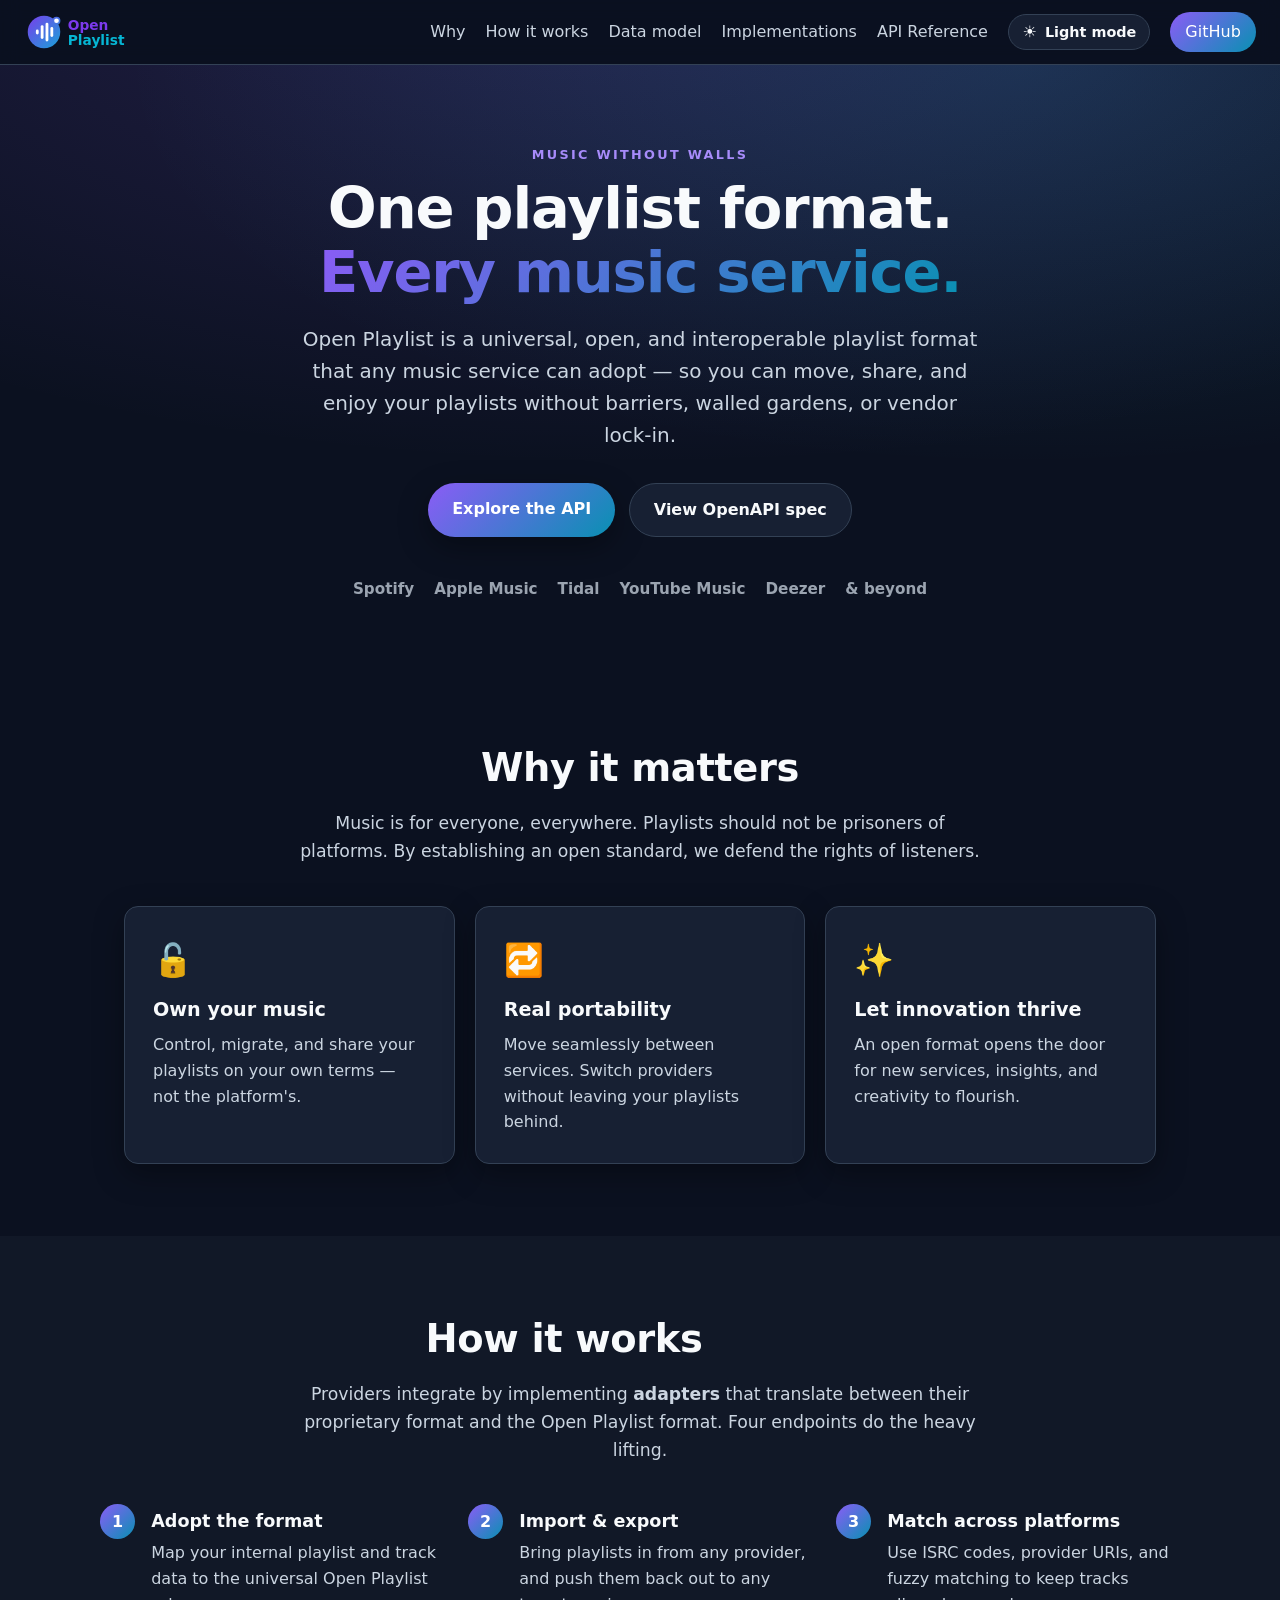
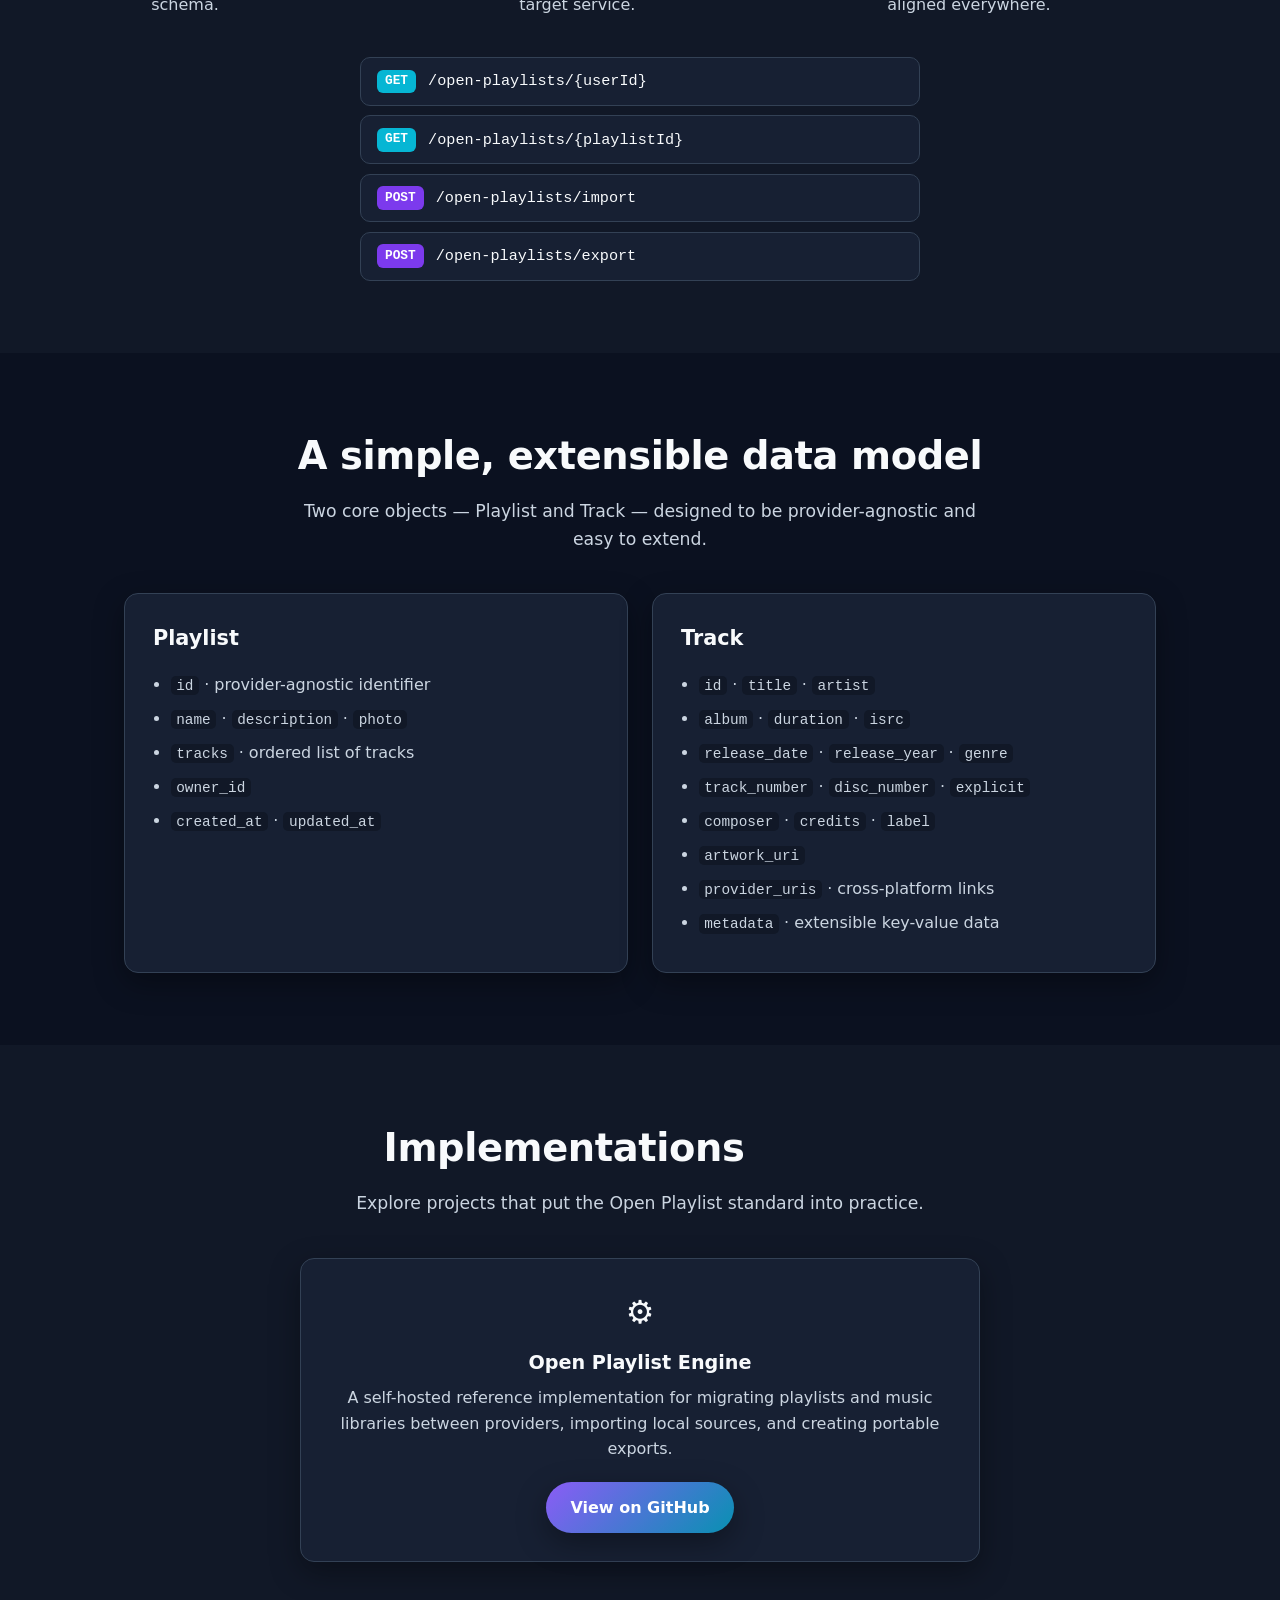
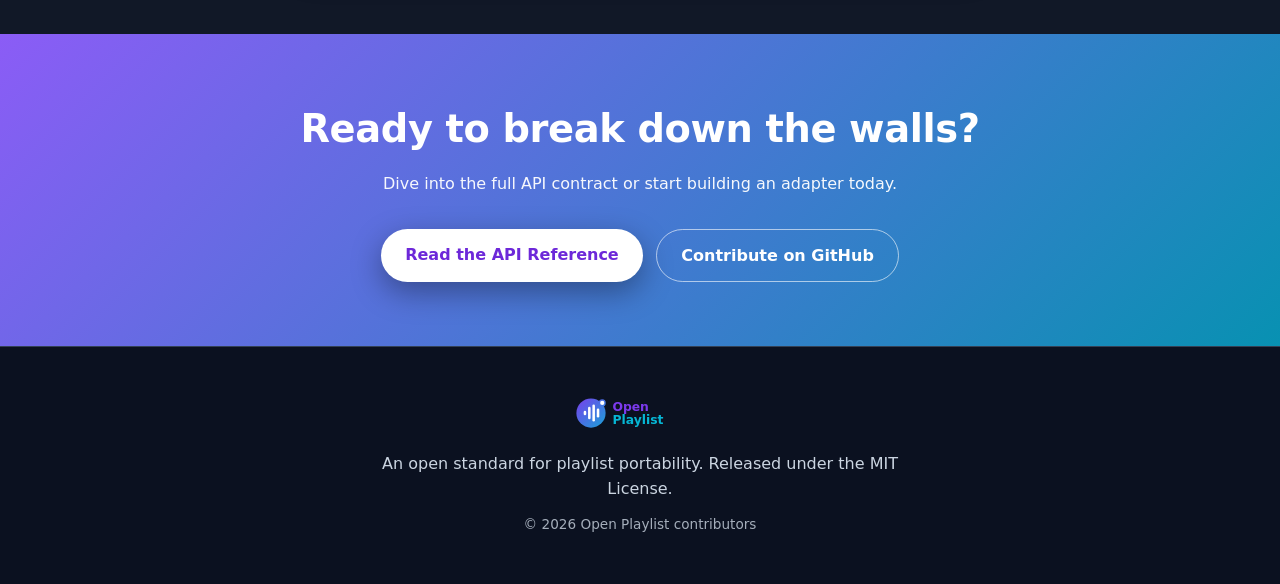
==== commit 3e1f553d: "Add dark mode as default site theme Co-authored-by: Copilot <223556219+Copilot@users.noreply.github." ====
--- a/site/index.html
+++ b/site/index.html
@@ -8,7 +8,9 @@
   <meta property="og:title" content="Open Playlist — Music Without Walls" />
   <meta property="og:description" content="A universal, open, and interoperable playlist format. Move your playlists across Spotify, Apple Music, Tidal, YouTube Music, Deezer and beyond." />
   <meta property="og:type" content="website" />
+  <meta name="theme-color" content="#0b1120" />
   <link rel="icon" type="image/svg+xml" href="assets/favicon.svg" />
+  <script src="theme.js"></script>
   <link rel="stylesheet" href="styles.css" />
 </head>
 <body>
@@ -22,6 +24,10 @@
       <a href="#model">Data model</a>
       <a href="#implementations">Implementations</a>
       <a href="api.html">API Reference</a>
+      <button class="theme-toggle" type="button" data-theme-toggle>
+        <span class="theme-toggle-icon" aria-hidden="true"></span>
+        <span data-theme-toggle-label>Light mode</span>
+      </button>
       <a class="nav-cta" href="https://github.com/mbianchidev/open-playlist" target="_blank" rel="noopener">GitHub</a>
     </nav>
   </header>
--- a/site/styles.css
+++ b/site/styles.css
@@ -1,13 +1,39 @@
 :root {
+  color-scheme: dark;
+  --purple: #a78bfa;
+  --cyan: #67e8f9;
+  --ink: #f8fafc;
+  --slate: #cbd5e1;
+  --bg: #0b1120;
+  --bg-alt: #111827;
+  --surface: #172033;
+  --surface-hover: #1e293b;
+  --header-bg: rgba(11, 17, 32, 0.88);
+  --border: #334155;
+  --focus: #67e8f9;
+  --radius: 14px;
+  --grad: linear-gradient(135deg, #8b5cf6 0%, #0891b2 100%);
+  --hero-purple: rgba(139, 92, 246, 0.2);
+  --hero-cyan: rgba(34, 211, 238, 0.14);
+  --shadow: 0 10px 30px rgba(0, 0, 0, 0.35);
+}
+
+:root[data-theme="light"] {
+  color-scheme: light;
   --purple: #7c3aed;
-  --cyan: #06b6d4;
+  --cyan: #0891b2;
   --ink: #0f172a;
   --slate: #475569;
   --bg: #ffffff;
   --bg-alt: #f8fafc;
+  --surface: #ffffff;
+  --surface-hover: #f1f5f9;
+  --header-bg: rgba(255, 255, 255, 0.88);
   --border: #e2e8f0;
-  --radius: 14px;
-  --grad: linear-gradient(135deg, #7c3aed 0%, #06b6d4 100%);
+  --focus: #7c3aed;
+  --grad: linear-gradient(135deg, #7c3aed 0%, #0891b2 100%);
+  --hero-purple: rgba(124, 58, 237, 0.12);
+  --hero-cyan: rgba(6, 182, 212, 0.12);
   --shadow: 0 10px 30px rgba(15, 23, 42, 0.08);
 }
 
@@ -22,10 +48,15 @@
   background: var(--bg);
   line-height: 1.6;
   -webkit-font-smoothing: antialiased;
+  transition: background-color 0.2s ease, color 0.2s ease;
 }
 
 a { color: var(--purple); text-decoration: none; }
 a:hover { text-decoration: underline; }
+a:focus-visible, button:focus-visible {
+  outline: 3px solid var(--focus);
+  outline-offset: 3px;
+}
 
 /* Header */
 .site-header {
@@ -37,7 +68,7 @@
   justify-content: space-between;
   gap: 1rem;
   padding: 0.75rem 1.5rem;
-  background: rgba(255, 255, 255, 0.85);
+  background: var(--header-bg);
   backdrop-filter: blur(10px);
   border-bottom: 1px solid var(--border);
   flex-wrap: wrap;
@@ -55,10 +86,41 @@
 }
 .nav-cta:hover { opacity: 0.92; }
 
+.theme-toggle {
+  display: inline-flex;
+  align-items: center;
+  gap: 0.45rem;
+  padding: 0.55rem 0.8rem;
+  border: 1px solid var(--border);
+  border-radius: 999px;
+  background: var(--surface);
+  color: var(--ink);
+  font: inherit;
+  font-size: 0.9rem;
+  font-weight: 600;
+  line-height: 1;
+  cursor: pointer;
+  transition: background-color 0.15s ease, border-color 0.15s ease, transform 0.15s ease;
+}
+.theme-toggle:hover {
+  background: var(--surface-hover);
+  border-color: var(--purple);
+  transform: translateY(-1px);
+}
+.theme-toggle-icon::before {
+  content: "\2600";
+  display: block;
+  width: 1em;
+  font-size: 1rem;
+  line-height: 1;
+  text-align: center;
+}
+:root[data-theme="light"] .theme-toggle-icon::before { content: "\263E"; }
+
 /* Hero */
 .hero {
-  background: radial-gradient(1200px 500px at 50% -100px, rgba(124, 58, 237, 0.12), transparent),
-              radial-gradient(900px 400px at 80% 0, rgba(6, 182, 212, 0.12), transparent);
+  background: radial-gradient(1200px 500px at 50% -100px, var(--hero-purple), transparent),
+              radial-gradient(900px 400px at 80% 0, var(--hero-cyan), transparent);
   padding: 5rem 1.5rem 4rem;
   text-align: center;
 }
@@ -105,7 +167,7 @@
 }
 .btn:hover { text-decoration: none; transform: translateY(-1px); }
 .btn-primary { background: var(--grad); color: #fff; box-shadow: var(--shadow); }
-.btn-ghost { background: #fff; color: var(--ink); border: 1px solid var(--border); }
+.btn-ghost { background: var(--surface); color: var(--ink); border: 1px solid var(--border); }
 
 .providers {
   display: flex;
@@ -140,7 +202,7 @@
 /* Cards */
 .cards { display: grid; grid-template-columns: repeat(auto-fit, minmax(240px, 1fr)); gap: 1.25rem; }
 .card {
-  background: #fff;
+  background: var(--surface);
   border: 1px solid var(--border);
   border-radius: var(--radius);
   padding: 1.75rem;
@@ -172,7 +234,7 @@
   display: flex;
   align-items: center;
   gap: 0.75rem;
-  background: #fff;
+  background: var(--surface);
   border: 1px solid var(--border);
   border-radius: 10px;
   padding: 0.7rem 1rem;
@@ -186,7 +248,7 @@
 /* Data model */
 .model-grid { display: grid; grid-template-columns: repeat(auto-fit, minmax(280px, 1fr)); gap: 1.5rem; }
 .model-col {
-  background: #fff;
+  background: var(--surface);
   border: 1px solid var(--border);
   border-radius: var(--radius);
   padding: 1.75rem;
@@ -212,7 +274,7 @@
 }
 .cta-band h2 { color: #fff; }
 .cta-band p { margin: 0 auto 2rem; max-width: 540px; opacity: 0.95; }
-.cta-band .btn-primary { background: #fff; color: var(--purple); }
+.cta-band .btn-primary { background: #fff; color: #6d28d9; }
 .cta-band .btn-ghost { background: transparent; color: #fff; border-color: rgba(255, 255, 255, 0.6); }
 
 /* Footer */
@@ -233,8 +295,29 @@
   border-bottom: 1px solid var(--border);
   position: sticky;
   top: 0;
-  background: #fff;
+  background: var(--header-bg);
+  backdrop-filter: blur(10px);
   z-index: 20;
 }
+.api-actions { display: flex; align-items: center; gap: 1rem; }
 .api-topbar .back { color: var(--slate); font-weight: 600; }
-#redoc-container { min-height: 70vh; }
+#redoc-container { min-height: 70vh; background: var(--bg); }
+#redoc-container .redoc-wrap,
+#redoc-container .api-content { background: var(--bg); }
+
+:root:not([data-theme="light"]) #redoc-container table tr {
+  background-color: var(--surface) !important;
+  border-color: var(--border) !important;
+}
+:root:not([data-theme="light"]) #redoc-container table tr:nth-child(2n) {
+  background-color: var(--bg-alt) !important;
+}
+
+@media (max-width: 640px) {
+  .site-header { justify-content: center; }
+  .site-header .brand { width: 100%; justify-content: center; }
+  .nav { justify-content: center; gap: 0.75rem 1rem; }
+  .api-topbar { padding-inline: 1rem; }
+  .api-actions { gap: 0.65rem; }
+  .theme-toggle [data-theme-toggle-label] { display: none; }
+}
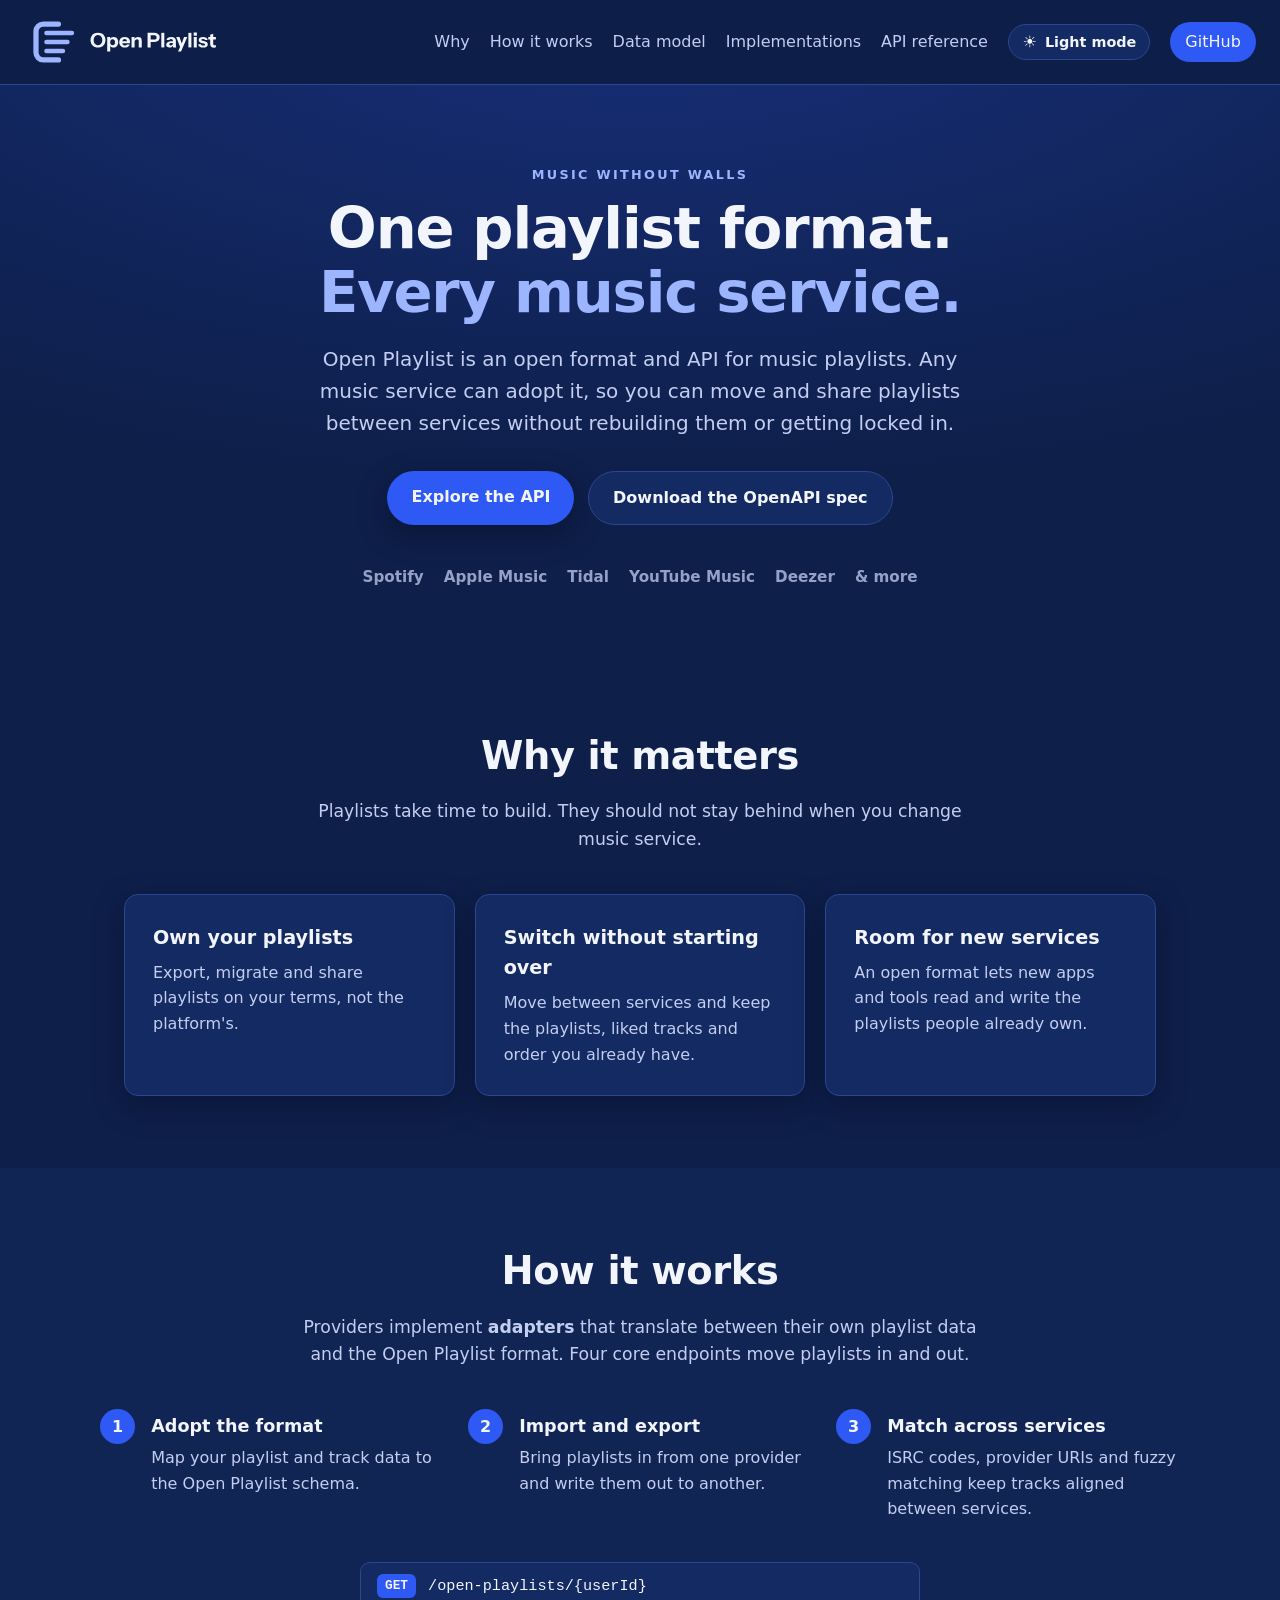
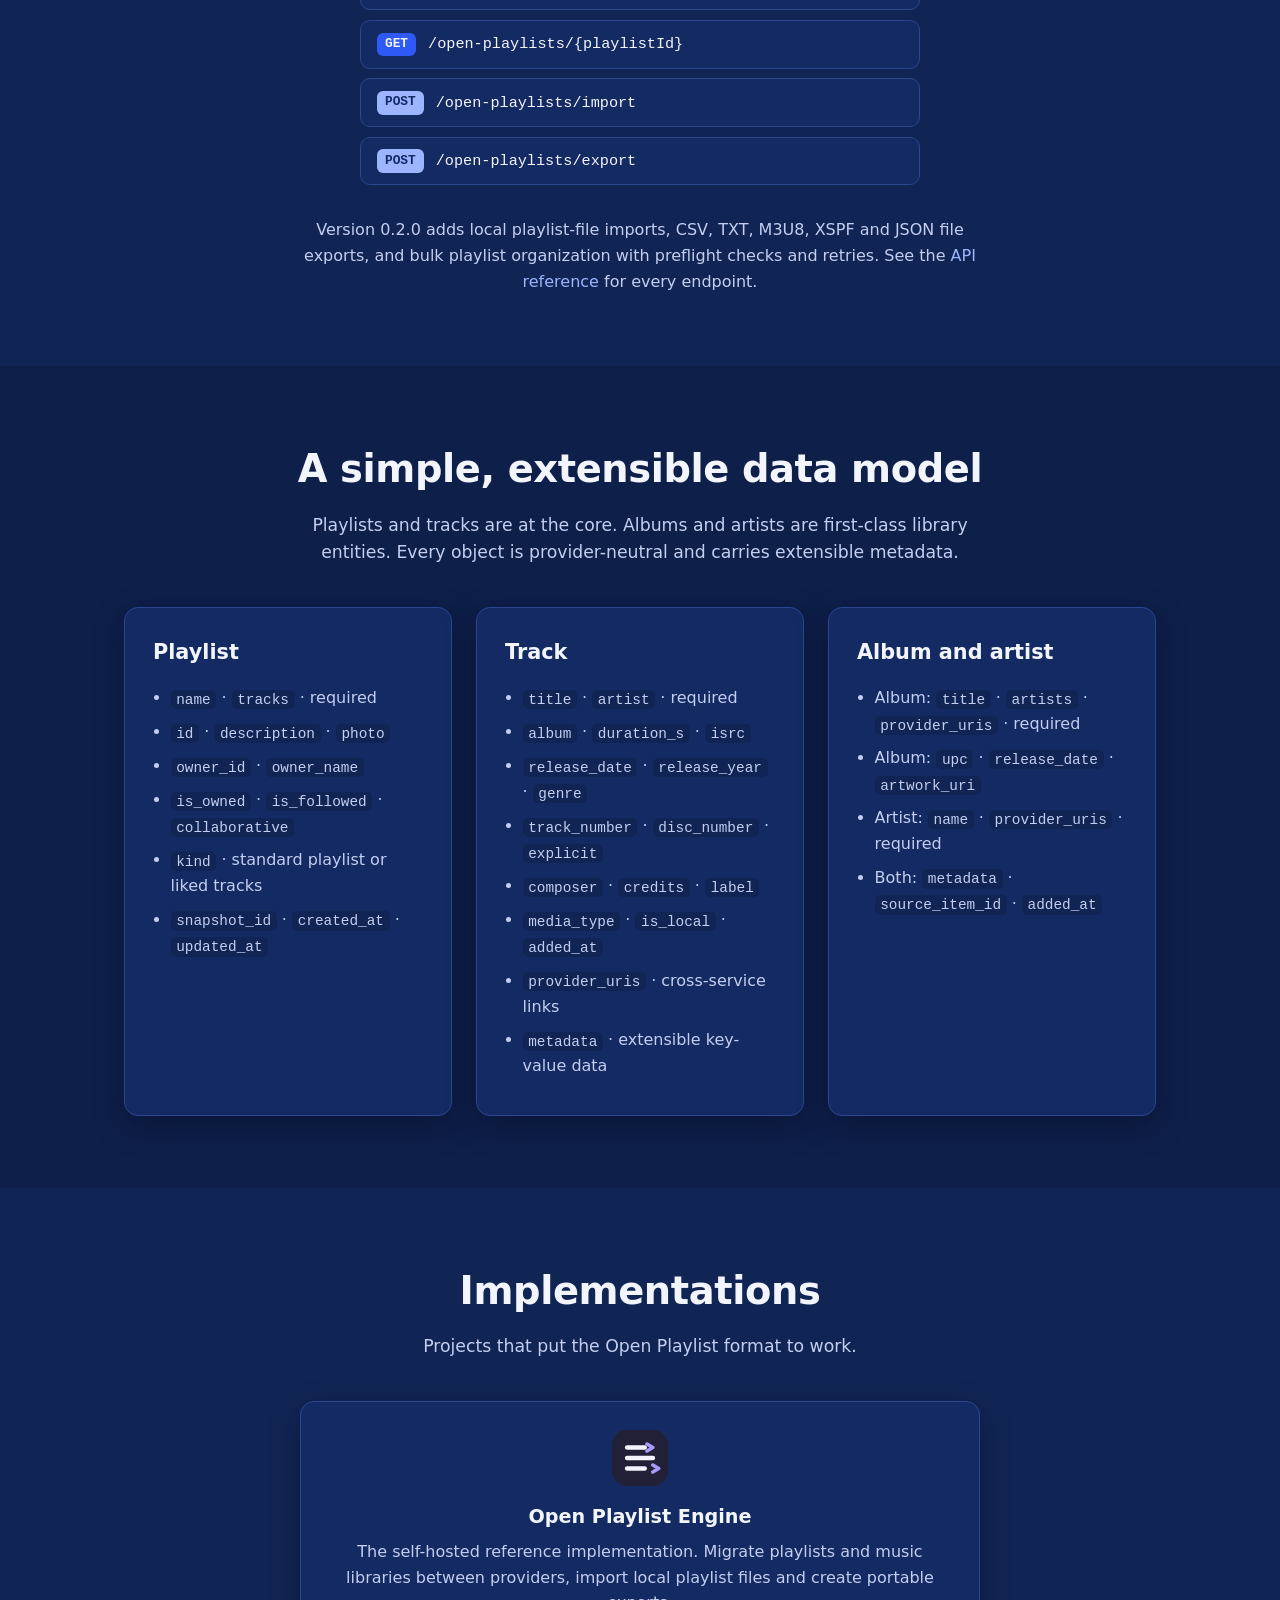
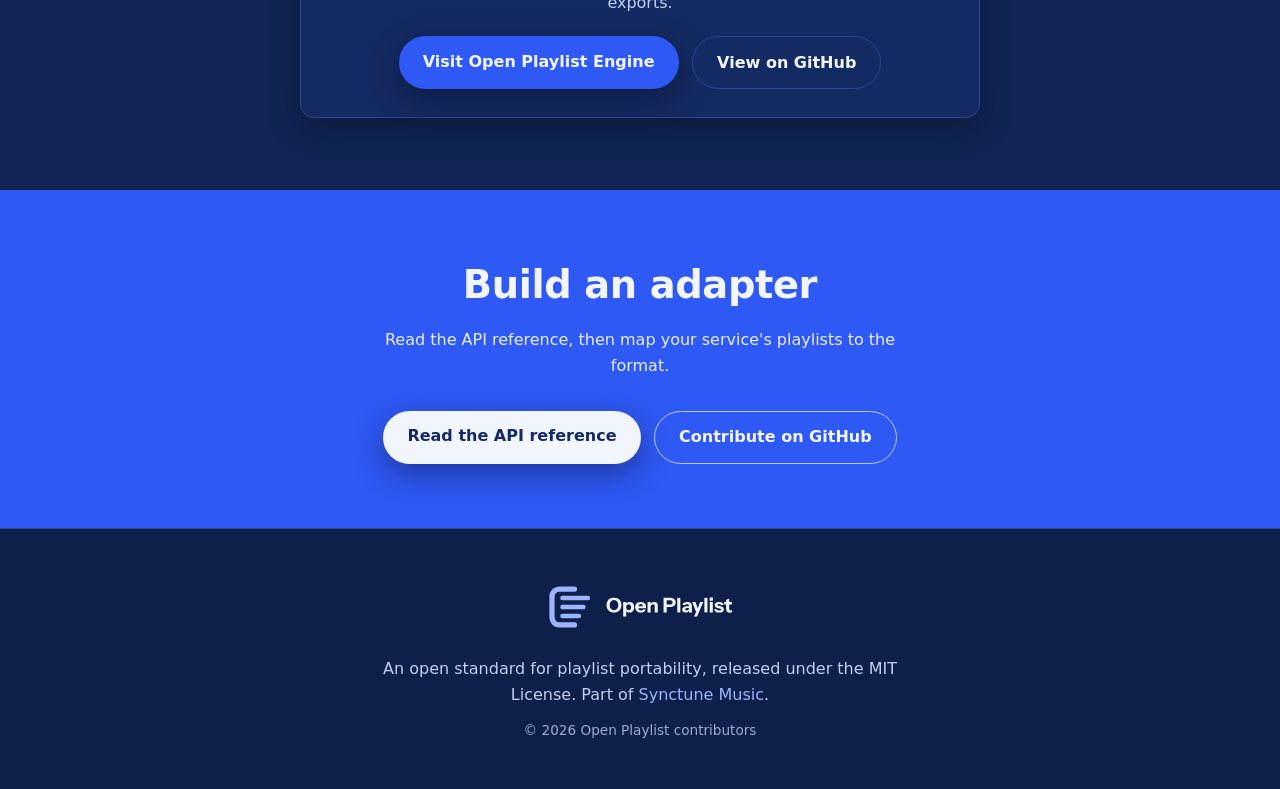
==== commit 66fae55f: "Use the Open Playlist brand kit and refresh site copy Replace the custom gradient logo and favicon w" ====
--- a/site/index.html
+++ b/site/index.html
@@ -3,51 +3,60 @@
 <head>
   <meta charset="UTF-8" />
   <meta name="viewport" content="width=device-width, initial-scale=1.0" />
-  <title>Open Playlist — Music Without Walls</title>
-  <meta name="description" content="A universal, open, and interoperable playlist format that any music service can adopt — move, share, and enjoy your playlists without walled gardens or vendor lock-in." />
-  <meta property="og:title" content="Open Playlist — Music Without Walls" />
-  <meta property="og:description" content="A universal, open, and interoperable playlist format. Move your playlists across Spotify, Apple Music, Tidal, YouTube Music, Deezer and beyond." />
+  <title>Open Playlist | One playlist format for every music service</title>
+  <meta name="description" content="Open Playlist is an open format and API for music playlists. Any service can adopt it, so playlists can move between Spotify, Apple Music, Tidal, YouTube Music, Deezer and more without lock-in." />
   <meta property="og:type" content="website" />
-  <meta name="theme-color" content="#0b1120" />
+  <meta property="og:title" content="Open Playlist | One playlist format for every music service" />
+  <meta property="og:description" content="An open format and API for music playlists. Move and share playlists between music services without lock-in." />
+  <meta property="og:url" content="https://open-playlist.synctune.it/" />
+  <meta property="og:image" content="https://open-playlist.synctune.it/assets/social-card.png" />
+  <meta property="og:image:width" content="1280" />
+  <meta property="og:image:height" content="640" />
+  <meta property="og:image:alt" content="Blue playlist rows extending beyond an open frame." />
+  <meta name="theme-color" content="#0e1f4a" />
+  <link rel="canonical" href="https://open-playlist.synctune.it/" />
   <link rel="icon" type="image/svg+xml" href="assets/favicon.svg" />
+  <link rel="icon" sizes="any" href="assets/favicon.ico" />
+  <link rel="apple-touch-icon" href="assets/apple-touch-icon.png" />
   <script src="theme.js"></script>
   <link rel="stylesheet" href="styles.css" />
 </head>
 <body>
   <header class="site-header">
     <a class="brand" href="./" aria-label="Open Playlist home">
-      <img src="assets/logo.svg" alt="Open Playlist" height="40" />
+      <img class="logo-dark" src="assets/logo-on-dark.svg" alt="Open Playlist" width="200" height="60" />
+      <img class="logo-light" src="assets/logo-on-light.svg" alt="Open Playlist" width="200" height="60" />
     </a>
     <nav class="nav">
       <a href="#why">Why</a>
       <a href="#how">How it works</a>
       <a href="#model">Data model</a>
       <a href="#implementations">Implementations</a>
-      <a href="api.html">API Reference</a>
+      <a href="api.html">API reference</a>
       <button class="theme-toggle" type="button" data-theme-toggle>
         <span class="theme-toggle-icon" aria-hidden="true"></span>
         <span data-theme-toggle-label>Light mode</span>
       </button>
-      <a class="nav-cta" href="https://github.com/mbianchidev/open-playlist" target="_blank" rel="noopener">GitHub</a>
+      <a class="nav-cta" href="https://github.com/mbianchidev/open-playlist">GitHub</a>
     </nav>
   </header>
 
   <main>
     <section class="hero">
       <div class="hero-inner">
-        <p class="eyebrow">Music Without Walls</p>
-        <h1>One playlist format.<br /><span class="grad-text">Every music service.</span></h1>
+        <p class="eyebrow">Music without walls</p>
+        <h1>One playlist format.<br /><span class="accent-text">Every music service.</span></h1>
         <p class="lede">
-          Open Playlist is a universal, open, and interoperable playlist format that any
-          music service can adopt — so you can move, share, and enjoy your playlists
-          without barriers, walled gardens, or vendor lock-in.
+          Open Playlist is an open format and API for music playlists. Any music
+          service can adopt it, so you can move and share playlists between services
+          without rebuilding them or getting locked in.
         </p>
         <div class="hero-actions">
           <a class="btn btn-primary" href="api.html">Explore the API</a>
-          <a class="btn btn-ghost" href="api.html">View OpenAPI spec</a>
+          <a class="btn btn-ghost" href="open-playlist.yaml" download>Download the OpenAPI spec</a>
         </div>
-        <div class="providers" aria-label="Supported platforms">
-          <span>Spotify</span><span>Apple Music</span><span>Tidal</span><span>YouTube Music</span><span>Deezer</span><span>&amp; beyond</span>
+        <div class="providers" aria-label="Music services the format is designed for">
+          <span>Spotify</span><span>Apple Music</span><span>Tidal</span><span>YouTube Music</span><span>Deezer</span><span>&amp; more</span>
         </div>
       </div>
     </section>
@@ -55,24 +64,21 @@
     <section id="why" class="section">
       <h2>Why it matters</h2>
       <p class="section-lede">
-        Music is for everyone, everywhere. Playlists should not be prisoners of platforms.
-        By establishing an open standard, we defend the rights of listeners.
+        Playlists take time to build. They should not stay behind when you change
+        music service.
       </p>
       <div class="cards">
         <article class="card">
-          <div class="card-icon">🔓</div>
-          <h3>Own your music</h3>
-          <p>Control, migrate, and share your playlists on your own terms — not the platform's.</p>
+          <h3>Own your playlists</h3>
+          <p>Export, migrate and share playlists on your terms, not the platform's.</p>
         </article>
         <article class="card">
-          <div class="card-icon">🔁</div>
-          <h3>Real portability</h3>
-          <p>Move seamlessly between services. Switch providers without leaving your playlists behind.</p>
+          <h3>Switch without starting over</h3>
+          <p>Move between services and keep the playlists, liked tracks and order you already have.</p>
         </article>
         <article class="card">
-          <div class="card-icon">✨</div>
-          <h3>Let innovation thrive</h3>
-          <p>An open format opens the door for new services, insights, and creativity to flourish.</p>
+          <h3>Room for new services</h3>
+          <p>An open format lets new apps and tools read and write the playlists people already own.</p>
         </article>
       </div>
     </section>
@@ -80,13 +86,14 @@
     <section id="how" class="section section-alt">
       <h2>How it works</h2>
       <p class="section-lede">
-        Providers integrate by implementing <strong>adapters</strong> that translate between
-        their proprietary format and the Open Playlist format. Four endpoints do the heavy lifting.
+        Providers implement <strong>adapters</strong> that translate between their own
+        playlist data and the Open Playlist format. Four core endpoints move playlists
+        in and out.
       </p>
       <div class="steps">
-        <div class="step"><span class="step-num">1</span><div><h3>Adopt the format</h3><p>Map your internal playlist and track data to the universal Open Playlist schema.</p></div></div>
-        <div class="step"><span class="step-num">2</span><div><h3>Import &amp; export</h3><p>Bring playlists in from any provider, and push them back out to any target service.</p></div></div>
-        <div class="step"><span class="step-num">3</span><div><h3>Match across platforms</h3><p>Use ISRC codes, provider URIs, and fuzzy matching to keep tracks aligned everywhere.</p></div></div>
+        <div class="step"><span class="step-num">1</span><div><h3>Adopt the format</h3><p>Map your playlist and track data to the Open Playlist schema.</p></div></div>
+        <div class="step"><span class="step-num">2</span><div><h3>Import and export</h3><p>Bring playlists in from one provider and write them out to another.</p></div></div>
+        <div class="step"><span class="step-num">3</span><div><h3>Match across services</h3><p>ISRC codes, provider URIs and fuzzy matching keep tracks aligned between services.</p></div></div>
       </div>
       <div class="endpoints">
         <code><span class="m get">GET</span> /open-playlists/{userId}</code>
@@ -94,35 +101,51 @@
         <code><span class="m post">POST</span> /open-playlists/import</code>
         <code><span class="m post">POST</span> /open-playlists/export</code>
       </div>
+      <p class="section-note">
+        Version 0.2.0 adds local playlist-file imports, CSV, TXT, M3U8, XSPF and JSON
+        file exports, and bulk playlist organization with preflight checks and retries.
+        See the <a href="api.html">API reference</a> for every endpoint.
+      </p>
     </section>
 
     <section id="model" class="section">
       <h2>A simple, extensible data model</h2>
       <p class="section-lede">
-        Two core objects — Playlist and Track — designed to be provider-agnostic and easy to extend.
+        Playlists and tracks are at the core. Albums and artists are first-class
+        library entities. Every object is provider-neutral and carries extensible metadata.
       </p>
       <div class="model-grid">
         <div class="model-col">
           <h3>Playlist</h3>
           <ul>
-            <li><code>id</code> · provider-agnostic identifier</li>
-            <li><code>name</code> · <code>description</code> · <code>photo</code></li>
-            <li><code>tracks</code> · ordered list of tracks</li>
-            <li><code>owner_id</code></li>
-            <li><code>created_at</code> · <code>updated_at</code></li>
+            <li><code>name</code> · <code>tracks</code> · required</li>
+            <li><code>id</code> · <code>description</code> · <code>photo</code></li>
+            <li><code>owner_id</code> · <code>owner_name</code></li>
+            <li><code>is_owned</code> · <code>is_followed</code> · <code>collaborative</code></li>
+            <li><code>kind</code> · standard playlist or liked tracks</li>
+            <li><code>snapshot_id</code> · <code>created_at</code> · <code>updated_at</code></li>
           </ul>
         </div>
         <div class="model-col">
           <h3>Track</h3>
           <ul>
-            <li><code>id</code> · <code>title</code> · <code>artist</code></li>
-            <li><code>album</code> · <code>duration</code> · <code>isrc</code></li>
+            <li><code>title</code> · <code>artist</code> · required</li>
+            <li><code>album</code> · <code>duration_s</code> · <code>isrc</code></li>
             <li><code>release_date</code> · <code>release_year</code> · <code>genre</code></li>
             <li><code>track_number</code> · <code>disc_number</code> · <code>explicit</code></li>
             <li><code>composer</code> · <code>credits</code> · <code>label</code></li>
-            <li><code>artwork_uri</code></li>
-            <li><code>provider_uris</code> · cross-platform links</li>
+            <li><code>media_type</code> · <code>is_local</code> · <code>added_at</code></li>
+            <li><code>provider_uris</code> · cross-service links</li>
             <li><code>metadata</code> · extensible key-value data</li>
+          </ul>
+        </div>
+        <div class="model-col">
+          <h3>Album and artist</h3>
+          <ul>
+            <li>Album: <code>title</code> · <code>artists</code> · <code>provider_uris</code> · required</li>
+            <li>Album: <code>upc</code> · <code>release_date</code> · <code>artwork_uri</code></li>
+            <li>Artist: <code>name</code> · <code>provider_uris</code> · required</li>
+            <li>Both: <code>metadata</code> · <code>source_item_id</code> · <code>added_at</code></li>
           </ul>
         </div>
       </div>
@@ -131,34 +154,37 @@
     <section id="implementations" class="section section-alt">
       <h2>Implementations</h2>
       <p class="section-lede">
-        Explore projects that put the Open Playlist standard into practice.
+        Projects that put the Open Playlist format to work.
       </p>
       <article class="card implementation-card">
-        <div class="card-icon" aria-hidden="true">⚙️</div>
+        <img class="implementation-mark" src="assets/projects/open-playlist-engine.svg" alt="" width="56" height="56" />
         <h3>Open Playlist Engine</h3>
         <p>
-          A self-hosted reference implementation for migrating playlists and music
-          libraries between providers, importing local sources, and creating portable exports.
+          The self-hosted reference implementation. Migrate playlists and music
+          libraries between providers, import local playlist files and create
+          portable exports.
         </p>
-        <a class="btn btn-primary" href="https://github.com/mbianchidev/open-playlist-engine" target="_blank" rel="noopener">
-          View on GitHub
-        </a>
+        <div class="hero-actions">
+          <a class="btn btn-primary" href="https://op-engine.synctune.it">Visit Open Playlist Engine</a>
+          <a class="btn btn-ghost" href="https://github.com/mbianchidev/open-playlist-engine">View on GitHub</a>
+        </div>
       </article>
     </section>
 
     <section class="cta-band">
-      <h2>Ready to break down the walls?</h2>
-      <p>Dive into the full API contract or start building an adapter today.</p>
+      <h2>Build an adapter</h2>
+      <p>Read the API reference, then map your service's playlists to the format.</p>
       <div class="hero-actions">
-        <a class="btn btn-primary" href="api.html">Read the API Reference</a>
-        <a class="btn btn-ghost" href="https://github.com/mbianchidev/open-playlist" target="_blank" rel="noopener">Contribute on GitHub</a>
+        <a class="btn btn-primary" href="api.html">Read the API reference</a>
+        <a class="btn btn-ghost" href="https://github.com/mbianchidev/open-playlist">Contribute on GitHub</a>
       </div>
     </section>
   </main>
 
   <footer class="site-footer">
-    <img src="assets/logo.svg" alt="Open Playlist" height="36" />
-    <p>An open standard for playlist portability. Released under the MIT License.</p>
+    <img class="logo-dark" src="assets/logo-on-dark.svg" alt="Open Playlist" width="200" height="60" />
+    <img class="logo-light" src="assets/logo-on-light.svg" alt="Open Playlist" width="200" height="60" />
+    <p>An open standard for playlist portability, released under the MIT License. Part of <a href="https://music.synctune.it">Synctune Music</a>.</p>
     <p class="muted">© <span id="year"></span> Open Playlist contributors</p>
   </footer>
   <script>document.getElementById('year').textContent = new Date().getFullYear();</script>
--- a/site/styles.css
+++ b/site/styles.css
@@ -1,40 +1,41 @@
+/* Colors come from the Open Playlist brand kit (synctune-io/branding,
+   brands/open-playlist/colors): Transit blue #2F59F5, Deep blue #142A62,
+   Chalk #F3F5FC and Night tint #9DB4FF. Surfaces are tints of Deep blue. */
 :root {
   color-scheme: dark;
-  --purple: #a78bfa;
-  --cyan: #67e8f9;
-  --ink: #f8fafc;
-  --slate: #cbd5e1;
-  --bg: #0b1120;
-  --bg-alt: #111827;
-  --surface: #172033;
-  --surface-hover: #1e293b;
-  --header-bg: rgba(11, 17, 32, 0.88);
-  --border: #334155;
-  --focus: #67e8f9;
+  --transit-blue: #2f59f5;
+  --deep-blue: #142a62;
+  --chalk: #f3f5fc;
+  --night-tint: #9db4ff;
+  --accent: var(--night-tint);
+  --ink: var(--chalk);
+  --slate: #c3cef0;
+  --bg: #0e1f4a;
+  --bg-alt: #112554;
+  --surface: var(--deep-blue);
+  --surface-hover: #1b3578;
+  --header-bg: rgba(14, 31, 74, 0.9);
+  --border: #2c4690;
+  --focus: var(--night-tint);
   --radius: 14px;
-  --grad: linear-gradient(135deg, #8b5cf6 0%, #0891b2 100%);
-  --hero-purple: rgba(139, 92, 246, 0.2);
-  --hero-cyan: rgba(34, 211, 238, 0.14);
-  --shadow: 0 10px 30px rgba(0, 0, 0, 0.35);
+  --hero-glow: rgba(47, 89, 245, 0.28);
+  --shadow: 0 10px 30px rgba(4, 10, 28, 0.4);
 }
 
 :root[data-theme="light"] {
   color-scheme: light;
-  --purple: #7c3aed;
-  --cyan: #0891b2;
-  --ink: #0f172a;
-  --slate: #475569;
-  --bg: #ffffff;
-  --bg-alt: #f8fafc;
+  --accent: var(--transit-blue);
+  --ink: var(--deep-blue);
+  --slate: #3b4d85;
+  --bg: var(--chalk);
+  --bg-alt: #e7ecfa;
   --surface: #ffffff;
-  --surface-hover: #f1f5f9;
-  --header-bg: rgba(255, 255, 255, 0.88);
-  --border: #e2e8f0;
-  --focus: #7c3aed;
-  --grad: linear-gradient(135deg, #7c3aed 0%, #0891b2 100%);
-  --hero-purple: rgba(124, 58, 237, 0.12);
-  --hero-cyan: rgba(6, 182, 212, 0.12);
-  --shadow: 0 10px 30px rgba(15, 23, 42, 0.08);
+  --surface-hover: #e7ecfa;
+  --header-bg: rgba(243, 245, 252, 0.9);
+  --border: #c9d3f1;
+  --focus: var(--transit-blue);
+  --hero-glow: rgba(47, 89, 245, 0.14);
+  --shadow: 0 10px 30px rgba(20, 42, 98, 0.08);
 }
 
 * { box-sizing: border-box; }
@@ -51,7 +52,7 @@
   transition: background-color 0.2s ease, color 0.2s ease;
 }
 
-a { color: var(--purple); text-decoration: none; }
+a { color: var(--accent); text-decoration: none; }
 a:hover { text-decoration: underline; }
 a:focus-visible, button:focus-visible {
   outline: 3px solid var(--focus);
@@ -74,13 +75,16 @@
   flex-wrap: wrap;
 }
 .brand { display: inline-flex; align-items: center; }
+.logo-light { display: none; }
+:root[data-theme="light"] .logo-dark { display: none; }
+:root[data-theme="light"] .logo-light { display: inline-block; }
 .brand:hover { text-decoration: none; }
 .nav { display: flex; align-items: center; gap: 1.25rem; flex-wrap: wrap; }
 .nav a { color: var(--slate); font-weight: 500; }
 .nav a:hover { color: var(--ink); text-decoration: none; }
 .nav-cta {
-  background: var(--grad);
-  color: #fff !important;
+  background: var(--transit-blue);
+  color: var(--chalk) !important;
   padding: 0.45rem 0.95rem;
   border-radius: 999px;
 }
@@ -104,7 +108,7 @@
 }
 .theme-toggle:hover {
   background: var(--surface-hover);
-  border-color: var(--purple);
+  border-color: var(--accent);
   transform: translateY(-1px);
 }
 .theme-toggle-icon::before {
@@ -119,8 +123,7 @@
 
 /* Hero */
 .hero {
-  background: radial-gradient(1200px 500px at 50% -100px, var(--hero-purple), transparent),
-              radial-gradient(900px 400px at 80% 0, var(--hero-cyan), transparent);
+  background: radial-gradient(1200px 500px at 50% -100px, var(--hero-glow), transparent);
   padding: 5rem 1.5rem 4rem;
   text-align: center;
 }
@@ -130,7 +133,7 @@
   letter-spacing: 0.18em;
   font-size: 0.8rem;
   font-weight: 700;
-  color: var(--purple);
+  color: var(--accent);
   margin: 0 0 0.75rem;
 }
 .hero h1 {
@@ -139,12 +142,7 @@
   margin: 0 0 1.2rem;
   letter-spacing: -0.02em;
 }
-.grad-text {
-  background: var(--grad);
-  -webkit-background-clip: text;
-  background-clip: text;
-  color: transparent;
-}
+.accent-text { color: var(--accent); }
 .lede {
   font-size: clamp(1.05rem, 2.5vw, 1.25rem);
   color: var(--slate);
@@ -166,7 +164,7 @@
   transition: transform 0.15s ease, box-shadow 0.15s ease, opacity 0.15s ease;
 }
 .btn:hover { text-decoration: none; transform: translateY(-1px); }
-.btn-primary { background: var(--grad); color: #fff; box-shadow: var(--shadow); }
+.btn-primary { background: var(--transit-blue); color: var(--chalk); box-shadow: var(--shadow); }
 .btn-ghost { background: var(--surface); color: var(--ink); border: 1px solid var(--border); }
 
 .providers {
@@ -188,7 +186,7 @@
 .section h2, .cta-band h2 {
   font-size: clamp(1.7rem, 4vw, 2.4rem);
   text-align: center;
-  margin: 0 0 0.75rem;
+  margin: 0 auto 0.75rem;
   letter-spacing: -0.01em;
 }
 .section-lede {
@@ -208,11 +206,11 @@
   padding: 1.75rem;
   box-shadow: var(--shadow);
 }
-.card-icon { font-size: 2rem; }
-.card h3 { margin: 0.6rem 0 0.4rem; font-size: 1.2rem; }
+.card h3 { margin: 0 0 0.4rem; font-size: 1.2rem; }
 .card p { margin: 0; color: var(--slate); }
 .implementation-card { max-width: 680px; margin: 0 auto; text-align: center; }
-.implementation-card .btn { margin-top: 1.25rem; }
+.implementation-mark { display: block; margin: 0 auto 1rem; }
+.implementation-card .hero-actions { margin-top: 1.25rem; }
 
 /* Steps */
 .steps { display: grid; grid-template-columns: repeat(auto-fit, minmax(260px, 1fr)); gap: 1.5rem; margin-bottom: 2.5rem; }
@@ -222,8 +220,8 @@
   width: 2.2rem; height: 2.2rem;
   display: grid; place-items: center;
   border-radius: 999px;
-  background: var(--grad);
-  color: #fff;
+  background: var(--transit-blue);
+  color: var(--chalk);
   font-weight: 700;
 }
 .step h3 { margin: 0.2rem 0 0.3rem; font-size: 1.1rem; }
@@ -241,9 +239,10 @@
   font-family: "SFMono-Regular", Consolas, "Liberation Mono", Menlo, monospace;
   font-size: 0.95rem;
 }
-.m { font-weight: 700; padding: 0.1rem 0.5rem; border-radius: 6px; font-size: 0.8rem; color: #fff; }
-.m.get { background: #06b6d4; }
-.m.post { background: #7c3aed; }
+.m { font-weight: 700; padding: 0.1rem 0.5rem; border-radius: 6px; font-size: 0.8rem; }
+.m.get { background: var(--transit-blue); color: var(--chalk); }
+.m.post { background: var(--night-tint); color: var(--deep-blue); }
+.section-note { text-align: center; color: var(--slate); max-width: 680px; margin: 2rem auto 0; }
 
 /* Data model */
 .model-grid { display: grid; grid-template-columns: repeat(auto-fit, minmax(280px, 1fr)); gap: 1.5rem; }
@@ -268,14 +267,15 @@
 /* CTA band */
 .cta-band {
   text-align: center;
-  background: var(--grad);
-  color: #fff;
+  background: var(--transit-blue);
+  color: var(--chalk);
   padding: 4rem 1.5rem;
 }
-.cta-band h2 { color: #fff; }
+.cta-band h2 { color: var(--chalk); }
 .cta-band p { margin: 0 auto 2rem; max-width: 540px; opacity: 0.95; }
-.cta-band .btn-primary { background: #fff; color: #6d28d9; }
-.cta-band .btn-ghost { background: transparent; color: #fff; border-color: rgba(255, 255, 255, 0.6); }
+.cta-band .btn-primary { background: var(--chalk); color: var(--deep-blue); }
+.cta-band .btn-ghost { background: transparent; color: var(--chalk); border-color: rgba(243, 245, 252, 0.7); }
+.cta-band a:focus-visible { outline-color: var(--chalk); }
 
 /* Footer */
 .site-footer {
@@ -302,16 +302,22 @@
 .api-actions { display: flex; align-items: center; gap: 1rem; }
 .api-topbar .back { color: var(--slate); font-weight: 600; }
 #redoc-container { min-height: 70vh; background: var(--bg); }
-#redoc-container .redoc-wrap,
-#redoc-container .api-content { background: var(--bg); }
-
-:root:not([data-theme="light"]) #redoc-container table tr {
-  background-color: var(--surface) !important;
-  border-color: var(--border) !important;
-}
-:root:not([data-theme="light"]) #redoc-container table tr:nth-child(2n) {
-  background-color: var(--bg-alt) !important;
-}
+
+/* Redoc 3 follows <html data-theme>; map its CSS variables to the site palette. */
+:root:has(.redoc.light),
+:root:has(.redoc.dark) {
+  --font-family-base: "Segoe UI", system-ui, -apple-system, Roboto, Helvetica, Arial, sans-serif;
+  --color-primary-base: var(--accent);
+  --link-color-primary: var(--accent);
+  --link-color-primary-hover: var(--ink);
+  --bg-color: var(--bg);
+  --sidebar-bg-color: var(--bg-alt);
+  --text-color-primary: var(--ink);
+  --text-color-secondary: var(--slate);
+  --border-color-primary: var(--border);
+}
+:root:has(.redoc.dark) { --code-block-bg-color: #081436; }
+:root:has(.redoc.light) { --code-block-bg-color: #142a62; }
 
 @media (max-width: 640px) {
   .site-header { justify-content: center; }
